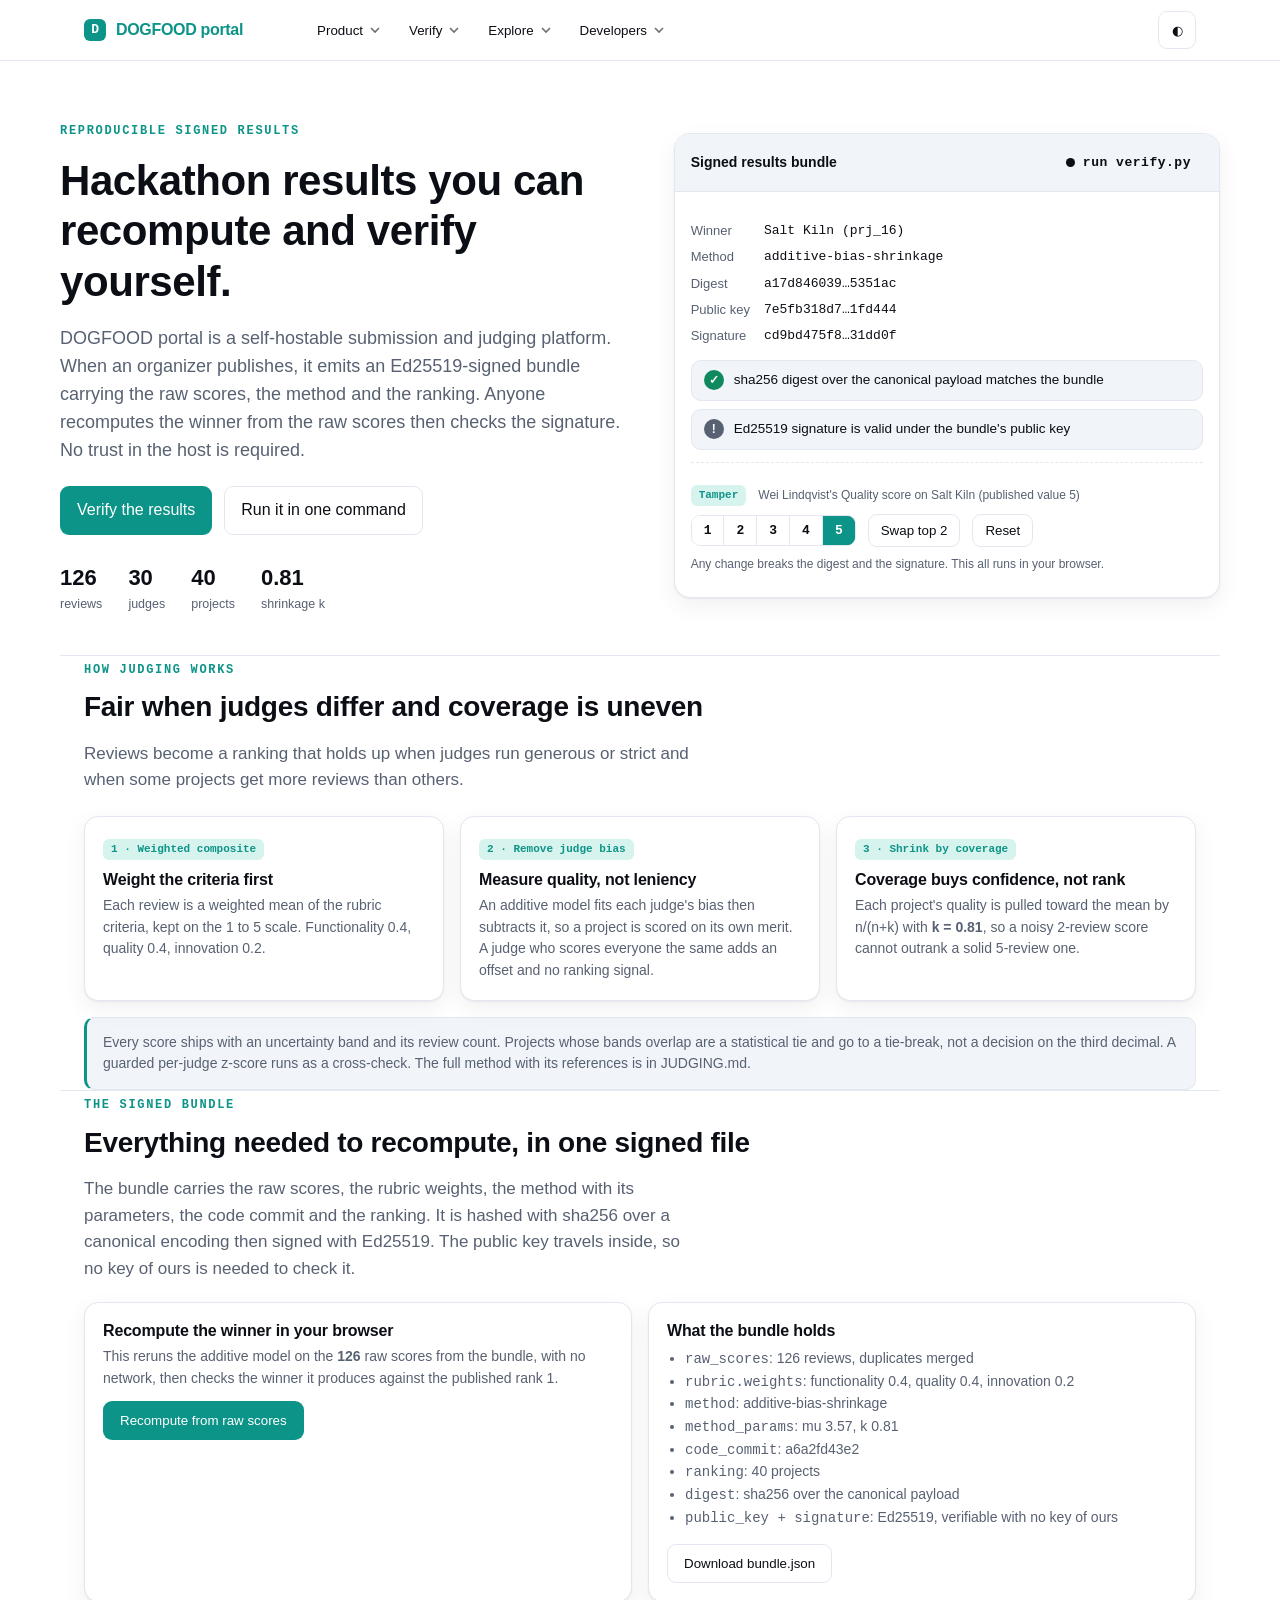
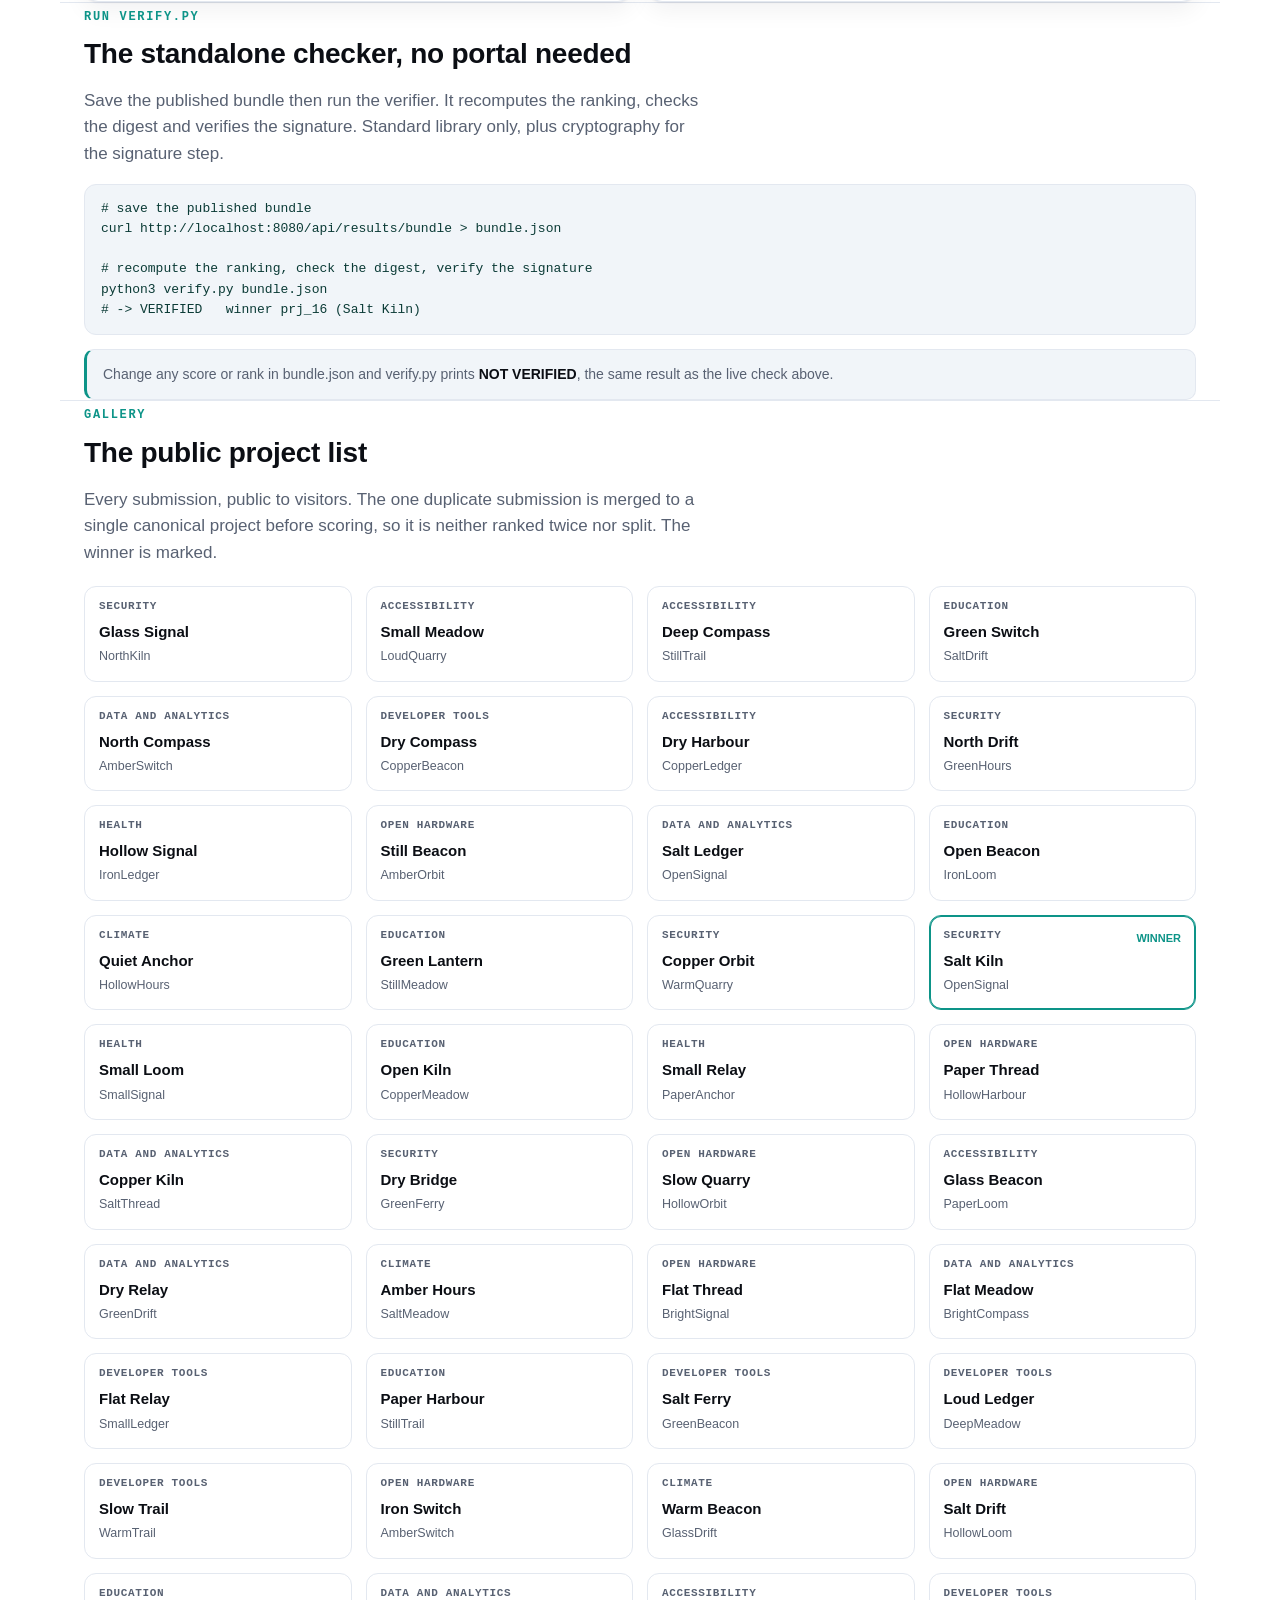
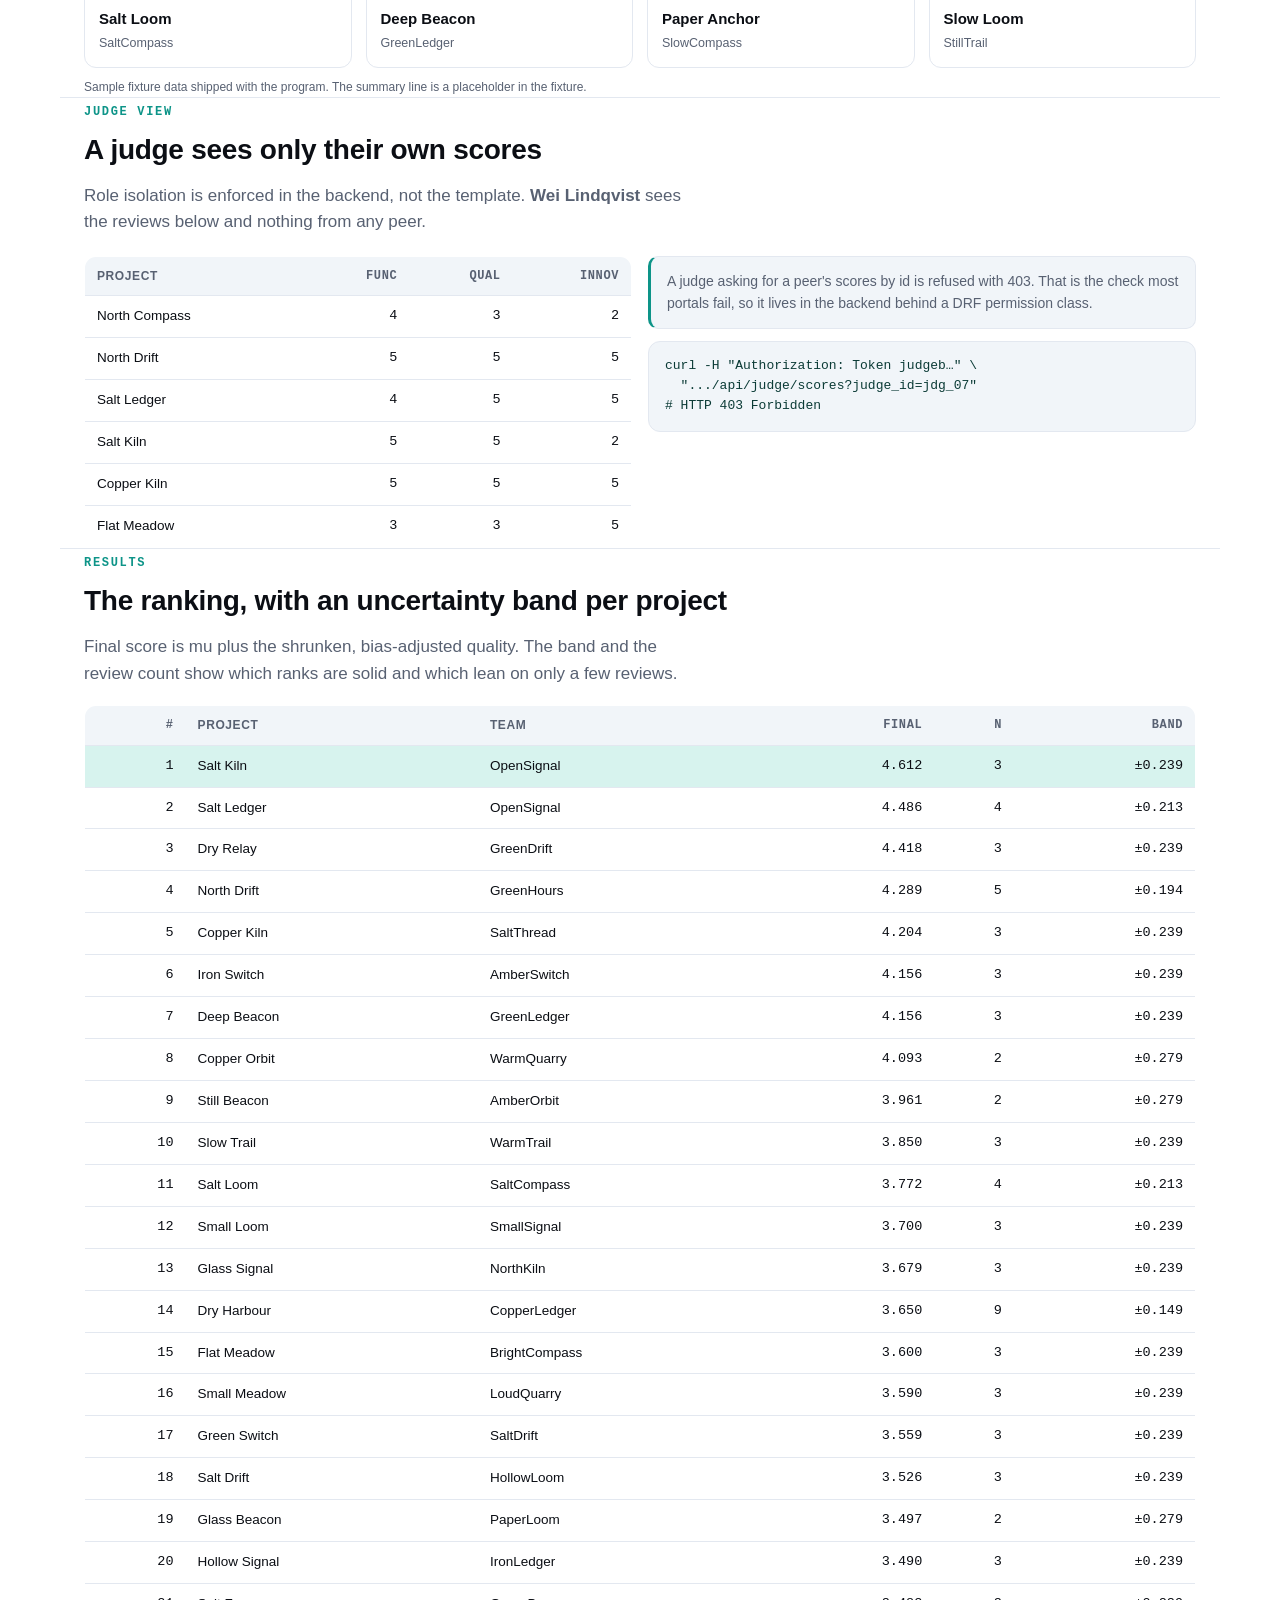
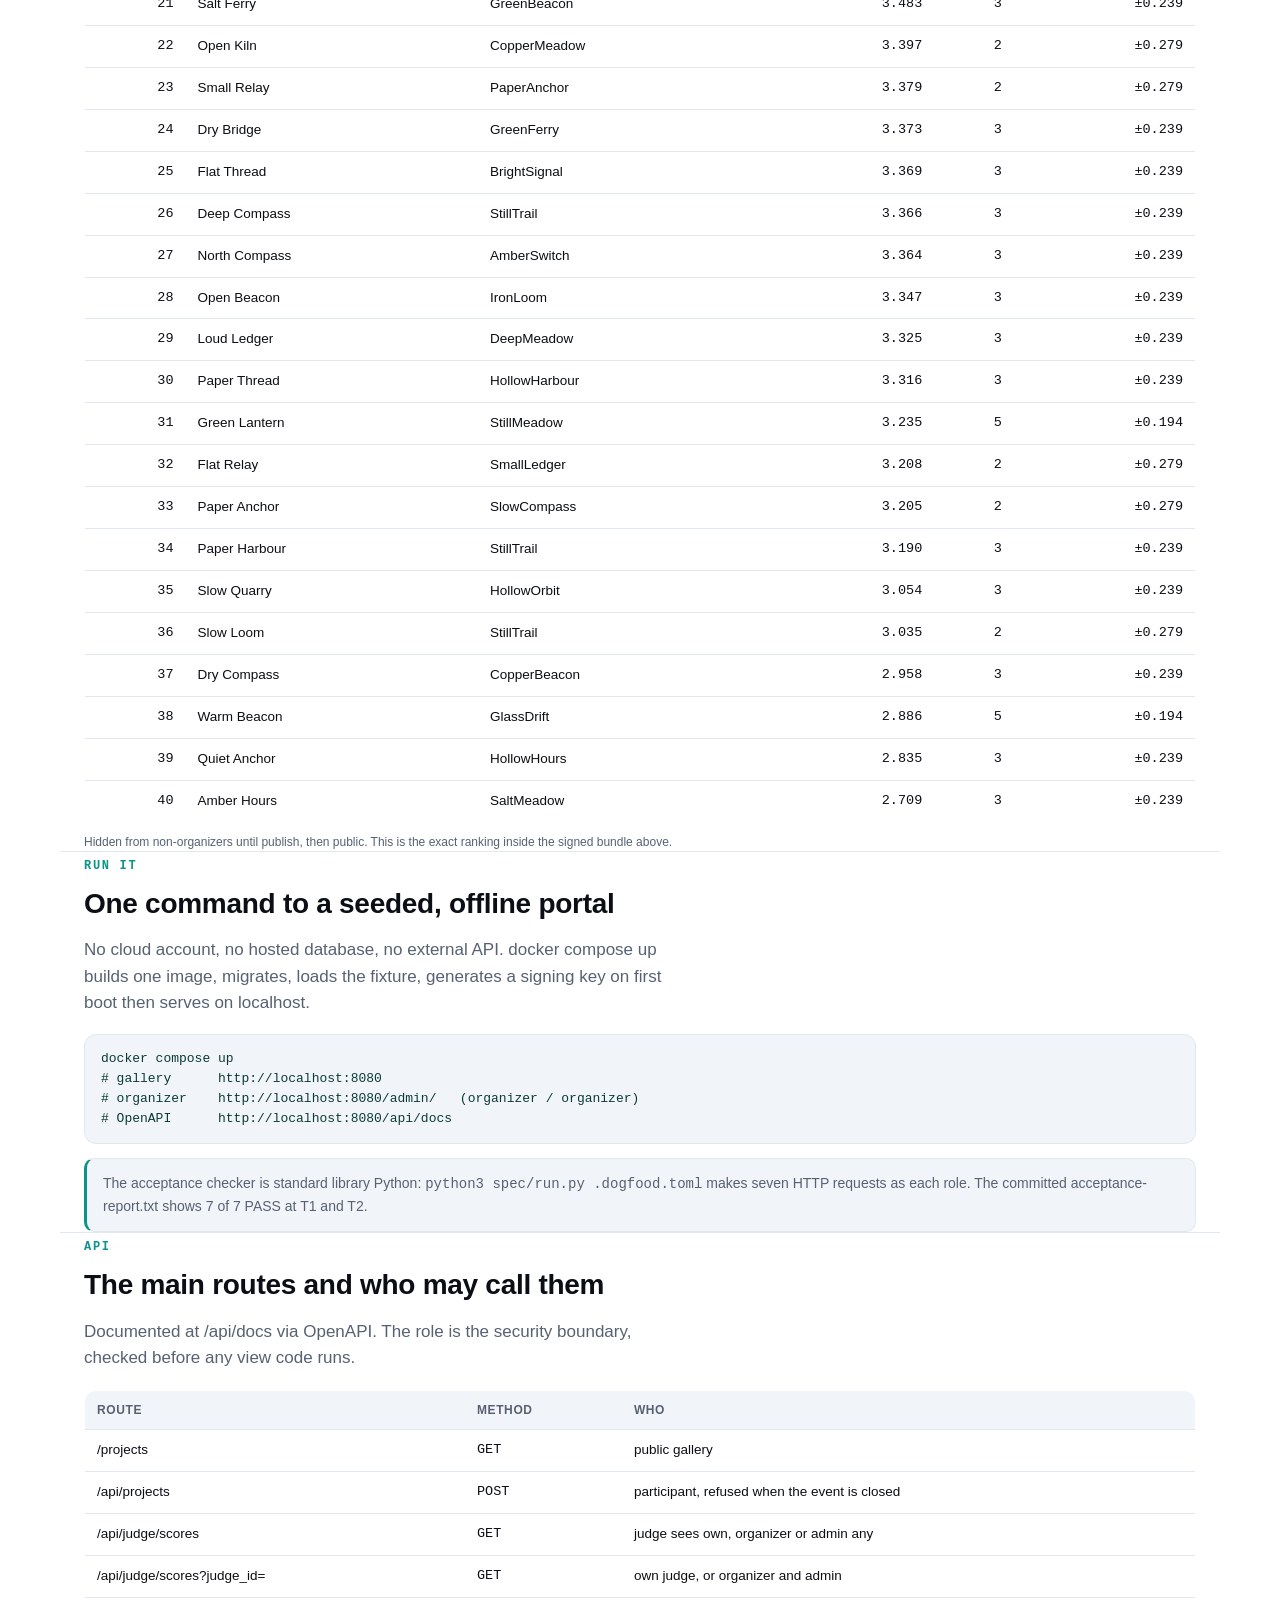
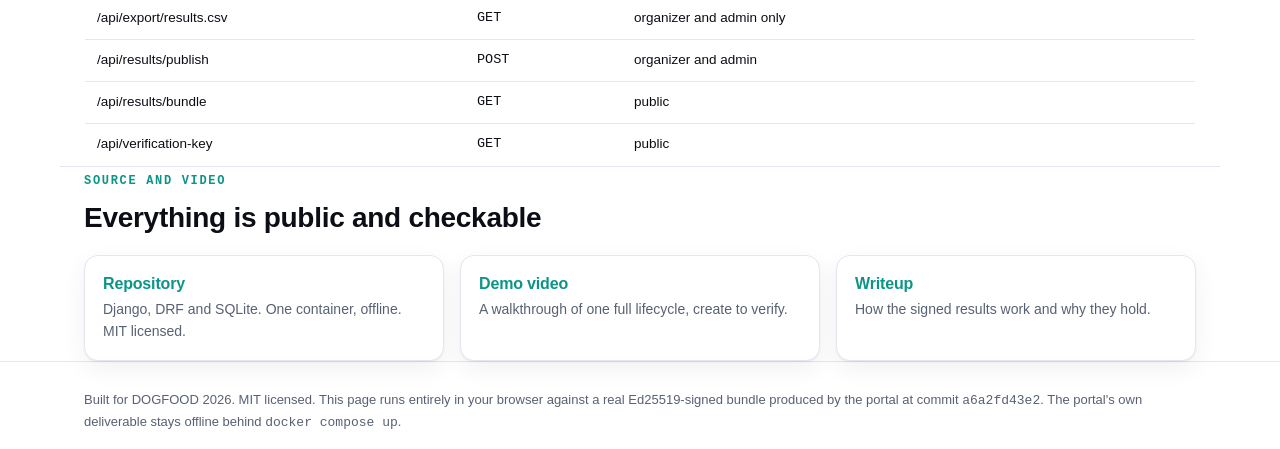
==== index.html @ c78e7df5 "Add the interactive verify-it-yourself demo for GitHub Pages" ====
<!doctype html>
<html lang="en">
<head>
<meta charset="utf-8">
<meta name="viewport" content="width=device-width, initial-scale=1">
<title>DOGFOOD portal, results you can recompute and verify</title>
<meta name="description" content="A self-hostable hackathon judging portal that publishes an Ed25519-signed results bundle. Recompute the winner from the raw scores and check the signature in your browser.">
<script>(function(){try{var t=localStorage.getItem('theme')||(matchMedia('(prefers-color-scheme:dark)').matches?'dark':'light');document.documentElement.setAttribute('data-theme',t);}catch(e){}})();</script>
<link rel="stylesheet" href="styles.css">
<link rel="icon" href="favicon.svg">
</head>
<body>
<header class="top">
  <div class="wrap nav">
    <a class="brand" href="#top"><span class="dot">D</span> DOGFOOD portal</a>
    <ul class="menu" id="menu">
      <li data-cat><button aria-haspopup="true" aria-expanded="false">Product <svg viewBox="0 0 12 12"><path d="M2 4l4 4 4-4" fill="none" stroke="currentColor" stroke-width="1.6"/></svg></button>
        <ul class="sub" role="menu">
          <li><a href="#top">Overview<small>What the portal does</small></a></li>
          <li><a href="#how">How judging works<small>Weighting, bias removal, shrinkage</small></a></li>
        </ul></li>
      <li data-cat><button aria-haspopup="true" aria-expanded="false">Verify <svg viewBox="0 0 12 12"><path d="M2 4l4 4 4-4" fill="none" stroke="currentColor" stroke-width="1.6"/></svg></button>
        <ul class="sub" role="menu">
          <li><a href="#verify">Verify it yourself<small>Live in your browser, no install</small></a></li>
          <li><a href="#bundle">The signed bundle<small>What it holds, recompute the winner</small></a></li>
          <li><a href="#cli">Run verify.py<small>The standalone checker</small></a></li>
        </ul></li>
      <li data-cat><button aria-haspopup="true" aria-expanded="false">Explore <svg viewBox="0 0 12 12"><path d="M2 4l4 4 4-4" fill="none" stroke="currentColor" stroke-width="1.6"/></svg></button>
        <ul class="sub" role="menu">
          <li><a href="#gallery">Gallery<small>The public project list</small></a></li>
          <li><a href="#judging">Judge view<small>A judge sees only their own scores</small></a></li>
          <li><a href="#results">Results<small>The ranking with uncertainty bands</small></a></li>
        </ul></li>
      <li data-cat><button aria-haspopup="true" aria-expanded="false">Developers <svg viewBox="0 0 12 12"><path d="M2 4l4 4 4-4" fill="none" stroke="currentColor" stroke-width="1.6"/></svg></button>
        <ul class="sub" role="menu">
          <li><a href="#run">Run it<small>One command, offline</small></a></li>
          <li><a href="#api">API<small>The main routes and who may call them</small></a></li>
          <li><a href="#source">Source and video<small>Repo, demo, writeup</small></a></li>
        </ul></li>
    </ul>
    <span class="spacer"></span>
    <button class="icon-btn" id="theme" title="Toggle theme" aria-label="Toggle light and dark">◐</button>
    <button class="icon-btn hamburger" id="burger" aria-label="Menu" aria-expanded="false">☰</button>
  </div>
</header>
<main id="top">
<section class="wrap hero">
  <div>
    <span class="eyebrow">Reproducible signed results</span>
    <h1>Hackathon results you can recompute and verify yourself.</h1>
    <p class="lead">DOGFOOD portal is a self-hostable submission and judging platform. When an organizer publishes, it emits an Ed25519-signed bundle carrying the raw scores, the method and the ranking. Anyone recomputes the winner from the raw scores then checks the signature. No trust in the host is required.</p>
    <div class="cta">
      <a class="btn primary" href="#verify">Verify the results</a>
      <a class="btn ghost" href="#run">Run it in one command</a>
    </div>
    <div class="stat-band">
      <div class="s"><b>126</b><span>reviews</span></div>
      <div class="s"><b>30</b><span>judges</span></div>
      <div class="s"><b>40</b><span>projects</span></div>
      <div class="s"><b id="stat-k">0.81</b><span>shrinkage k</span></div>
    </div>
  </div>
  <div class="verifier" id="verify">
    <div class="vhead"><span class="t">Signed results bundle</span>
      <span class="badge idle" id="vbadge"><span class="pip"></span><span id="vbadge-t">checking</span></span></div>
    <div class="vbody">
      <dl class="kv">
        <dt>Winner</dt><dd id="v-winner">&mdash;</dd>
        <dt>Method</dt><dd id="v-method">&mdash;</dd>
        <dt>Digest</dt><dd id="v-digest">&mdash;</dd>
        <dt>Public key</dt><dd id="v-pub">&mdash;</dd>
        <dt>Signature</dt><dd id="v-sig">&mdash;</dd>
      </dl>
      <div class="checks">
        <div class="check idle" id="chk-digest"><span class="m">.</span><span>sha256 digest over the canonical payload matches the bundle</span></div>
        <div class="check idle" id="chk-sig"><span class="m">.</span><span>Ed25519 signature is valid under the bundle's public key</span></div>
      </div>
      <div class="tamper">
        <div class="row"><span class="pill">Tamper</span><span id="tamper-desc" class="band"></span></div>
        <div class="row"><div class="seg" id="score-seg"></div>
          <button class="btn ghost" id="btn-rankswap" style="padding:8px 12px">Swap top 2</button>
          <button class="btn ghost" id="btn-reset" style="padding:8px 12px">Reset</button></div>
        <div class="row band">Any change breaks the digest and the signature. This all runs in your browser.</div>
      </div>
    </div>
  </div>
</section>
<section class="wrap" id="how">
  <span class="eyebrow">How judging works</span>
  <h2 style="font-size:28px;margin:10px 0 8px">Fair when judges differ and coverage is uneven</h2>
  <p class="lead">Reviews become a ranking that holds up when judges run generous or strict and when some projects get more reviews than others.</p>
  <div class="grid g3" style="margin-top:22px">
    <div class="card"><span class="tag">1 · Weighted composite</span><h3>Weight the criteria first</h3><p>Each review is a weighted mean of the rubric criteria, kept on the 1 to 5 scale. Functionality 0.4, quality 0.4, innovation 0.2.</p></div>
    <div class="card"><span class="tag">2 · Remove judge bias</span><h3>Measure quality, not leniency</h3><p>An additive model fits each judge's bias then subtracts it, so a project is scored on its own merit. A judge who scores everyone the same adds an offset and no ranking signal.</p></div>
    <div class="card"><span class="tag">3 · Shrink by coverage</span><h3>Coverage buys confidence, not rank</h3><p>Each project's quality is pulled toward the mean by n/(n+k) with <b>k&nbsp;=&nbsp;0.81</b>, so a noisy 2-review score cannot outrank a solid 5-review one.</p></div>
  </div>
  <div class="note" style="margin-top:16px">Every score ships with an uncertainty band and its review count. Projects whose bands overlap are a statistical tie and go to a tie-break, not a decision on the third decimal. A guarded per-judge z-score runs as a cross-check. The full method with its references is in JUDGING.md.</div>
</section>
<section class="wrap" id="bundle">
  <span class="eyebrow">The signed bundle</span>
  <h2 style="font-size:28px;margin:10px 0 8px">Everything needed to recompute, in one signed file</h2>
  <p class="lead">The bundle carries the raw scores, the rubric weights, the method with its parameters, the code commit and the ranking. It is hashed with sha256 over a canonical encoding then signed with Ed25519. The public key travels inside, so no key of ours is needed to check it.</p>
  <div class="grid g2" style="margin-top:20px">
    <div class="card">
      <h3>Recompute the winner in your browser</h3>
      <p style="margin:6px 0 12px">This reruns the additive model on the <b id="rc-n">126</b> raw scores from the bundle, with no network, then checks the winner it produces against the published rank 1.</p>
      <button class="btn primary" id="btn-recompute">Recompute from raw scores</button>
      <div id="rc-out" style="margin-top:14px"></div>
    </div>
    <div class="card">
      <h3>What the bundle holds</h3>
      <ul id="bundle-fields" style="margin:8px 0 14px;padding-left:18px;color:var(--muted);font-size:14px"></ul>
      <button class="btn ghost" id="btn-download">Download bundle.json</button>
    </div>
  </div>
</section>
<section class="wrap" id="cli">
  <span class="eyebrow">Run verify.py</span>
  <h2 style="font-size:28px;margin:10px 0 8px">The standalone checker, no portal needed</h2>
  <p class="lead">Save the published bundle then run the verifier. It recomputes the ranking, checks the digest and verifies the signature. Standard library only, plus cryptography for the signature step.</p>
  <pre class="code"># save the published bundle
curl http://localhost:8080/api/results/bundle &gt; bundle.json

# recompute the ranking, check the digest, verify the signature
python3 verify.py bundle.json
# -&gt; VERIFIED   winner prj_16 (Salt Kiln)</pre>
  <div class="note" style="margin-top:14px">Change any score or rank in bundle.json and verify.py prints <b>NOT VERIFIED</b>, the same result as the live check above.</div>
</section>
<section class="wrap" id="gallery">
  <span class="eyebrow">Gallery</span>
  <h2 style="font-size:28px;margin:10px 0 8px">The public project list</h2>
  <p class="lead">Every submission, public to visitors. The one duplicate submission is merged to a single canonical project before scoring, so it is neither ranked twice nor split. The winner is marked.</p>
  <div class="gallery" id="gal-grid" style="margin-top:20px"></div>
  <div class="band" style="margin-top:10px">Sample fixture data shipped with the program. The summary line is a placeholder in the fixture.</div>
</section>
<section class="wrap" id="judging">
  <span class="eyebrow">Judge view</span>
  <h2 style="font-size:28px;margin:10px 0 8px">A judge sees only their own scores</h2>
  <p class="lead">Role isolation is enforced in the backend, not the template. <b id="jv-name">the judge</b> sees the reviews below and nothing from any peer.</p>
  <div class="grid g2" style="margin-top:20px;align-items:start">
    <table class="tbl" id="jv-table"></table>
    <div>
      <div class="note">A judge asking for a peer's scores by id is refused with 403. That is the check most portals fail, so it lives in the backend behind a DRF permission class.</div>
      <pre class="code" style="margin-top:12px">curl -H "Authorization: Token judgeb…" \
  ".../api/judge/scores?judge_id=jdg_07"
# HTTP 403 Forbidden</pre>
    </div>
  </div>
</section>
<section class="wrap" id="results">
  <span class="eyebrow">Results</span>
  <h2 style="font-size:28px;margin:10px 0 8px">The ranking, with an uncertainty band per project</h2>
  <p class="lead">Final score is mu plus the shrunken, bias-adjusted quality. The band and the review count show which ranks are solid and which lean on only a few reviews.</p>
  <table class="tbl" id="res-table" style="margin-top:18px"></table>
  <div class="band" style="margin-top:10px">Hidden from non-organizers until publish, then public. This is the exact ranking inside the signed bundle above.</div>
</section>
<section class="wrap" id="run">
  <span class="eyebrow">Run it</span>
  <h2 style="font-size:28px;margin:10px 0 8px">One command to a seeded, offline portal</h2>
  <p class="lead">No cloud account, no hosted database, no external API. docker compose up builds one image, migrates, loads the fixture, generates a signing key on first boot then serves on localhost.</p>
  <pre class="code">docker compose up
# gallery      http://localhost:8080
# organizer    http://localhost:8080/admin/   (organizer / organizer)
# OpenAPI      http://localhost:8080/api/docs</pre>
  <div class="note" style="margin-top:14px">The acceptance checker is standard library Python: <span class="mono">python3 spec/run.py .dogfood.toml</span> makes seven HTTP requests as each role. The committed acceptance-report.txt shows 7 of 7 PASS at T1 and T2.</div>
</section>
<section class="wrap" id="api">
  <span class="eyebrow">API</span>
  <h2 style="font-size:28px;margin:10px 0 8px">The main routes and who may call them</h2>
  <p class="lead">Documented at /api/docs via OpenAPI. The role is the security boundary, checked before any view code runs.</p>
  <table class="tbl" style="margin-top:18px">
    <thead><tr><th>Route</th><th>Method</th><th>Who</th></tr></thead>
    <tbody>
      <tr><td>/projects</td><td class="mono">GET</td><td>public gallery</td></tr>
      <tr><td>/api/projects</td><td class="mono">POST</td><td>participant, refused when the event is closed</td></tr>
      <tr><td>/api/judge/scores</td><td class="mono">GET</td><td>judge sees own, organizer or admin any</td></tr>
      <tr><td>/api/judge/scores?judge_id=</td><td class="mono">GET</td><td>own judge, or organizer and admin</td></tr>
      <tr><td>/api/export/results.csv</td><td class="mono">GET</td><td>organizer and admin only</td></tr>
      <tr><td>/api/results/publish</td><td class="mono">POST</td><td>organizer and admin</td></tr>
      <tr><td>/api/results/bundle</td><td class="mono">GET</td><td>public</td></tr>
      <tr><td>/api/verification-key</td><td class="mono">GET</td><td>public</td></tr>
    </tbody>
  </table>
</section>
<section class="wrap" id="source">
  <span class="eyebrow">Source and video</span>
  <h2 style="font-size:28px;margin:10px 0 8px">Everything is public and checkable</h2>
  <div class="grid g3" style="margin-top:20px">
    <a class="card" href="https://github.com/zkasuran/dogfood-portal" target="_blank" rel="noopener"><h3>Repository</h3><p>Django, DRF and SQLite. One container, offline. MIT licensed.</p></a>
    <a class="card" href="https://youtu.be/pg0ozBi13Z4" target="_blank" rel="noopener"><h3>Demo video</h3><p>A walkthrough of one full lifecycle, create to verify.</p></a>
    <a class="card" href="https://dev.to/zkasuran/signed-hackathon-results-anyone-can-recompute-and-verify-4f59" target="_blank" rel="noopener"><h3>Writeup</h3><p>How the signed results work and why they hold.</p></a>
  </div>
</section>
</main>
<footer><div class="wrap">Built for DOGFOOD 2026. MIT licensed. This page runs entirely in your browser against a real Ed25519-signed bundle produced by the portal at commit <span class="mono" id="foot-commit">&mdash;</span>. The portal's own deliverable stays offline behind <span class="mono">docker compose up</span>.</div></footer>
<script src="data.js"></script>
<script src="app.js"></script>
</body>
</html>
---- styles.css ----
/* DOGFOOD portal interactive demo. One accent, 8px rhythm, light + dark first-class. */
:root[data-theme="light"]{
  --bg:#ffffff; --bg2:#f6f8fb; --ink:#0b0e14; --muted:#586172; --panel:#ffffff;
  --panel2:#f1f5f9; --edge:#e3e8f0; --acc:#0d9488; --acc-ink:#ffffff; --acc-soft:#d7f3ee;
  --ok:#0f8a5f; --ok-soft:#d7f3e6; --bad:#d23f57; --bad-soft:#fbe0e5; --code:#0b3b36;
  --shadow:0 1px 2px rgba(16,24,40,.06),0 8px 24px rgba(16,24,40,.06);
}
:root[data-theme="dark"]{
  --bg:#0b0f18; --bg2:#0e1420; --ink:#e6edf6; --muted:#93a1b5; --panel:#111826;
  --panel2:#0e1622; --edge:#20293b; --acc:#2dd4bf; --acc-ink:#04140f; --acc-soft:#0f2a28;
  --ok:#3ad29a; --ok-soft:#0f2a22; --bad:#ff6b84; --bad-soft:#2a121a; --code:#bdeee6;
  --shadow:0 1px 2px rgba(0,0,0,.4),0 12px 32px rgba(0,0,0,.45);
}
*{box-sizing:border-box}
html{scroll-behavior:smooth;scroll-padding-top:76px}
@media (prefers-reduced-motion:reduce){html{scroll-behavior:auto}}
body{margin:0;background:var(--bg);color:var(--ink);
  font:16px/1.55 -apple-system,BlinkMacSystemFont,"Segoe UI",Roboto,Helvetica,Arial,sans-serif;
  -webkit-font-smoothing:antialiased;}
a{color:var(--acc);text-decoration:none}
a:hover{text-decoration:underline}
.wrap{max-width:1160px;margin:0 auto;padding:0 24px}
code,.mono{font-family:ui-monospace,SFMono-Regular,Menlo,"Cascadia Code",monospace}
h1,h2,h3{line-height:1.2;margin:0;letter-spacing:-.01em}
section{padding:52px 0;border-top:1px solid var(--edge)}
section:first-of-type{border-top:0}
.eyebrow{font:600 12px/1 ui-monospace,monospace;letter-spacing:.14em;text-transform:uppercase;color:var(--acc)}
.lead{color:var(--muted);font-size:17px;max-width:65ch}
.btn{display:inline-flex;align-items:center;gap:8px;font:600 14px/1 inherit;cursor:pointer;
  border-radius:9px;padding:11px 16px;border:1px solid var(--edge);background:var(--panel);color:var(--ink);
  transition:transform .15s ease,background .15s ease,border-color .15s ease}
.btn:hover{text-decoration:none;transform:translateY(-1px)}
.btn.primary{background:var(--acc);color:var(--acc-ink);border-color:transparent}
.btn.ghost{background:transparent}
/* header + nav */
header.top{position:sticky;top:0;z-index:50;background:color-mix(in srgb,var(--bg) 88%,transparent);
  backdrop-filter:blur(10px);border-bottom:1px solid var(--edge)}
.nav{display:flex;align-items:center;gap:14px;height:60px}
.brand{display:flex;align-items:center;gap:10px;font-weight:700;letter-spacing:-.02em}
.brand .dot{width:22px;height:22px;border-radius:6px;background:var(--acc);
  display:grid;place-items:center;color:var(--acc-ink);font:800 13px/1 ui-monospace,monospace}
.menu{display:flex;gap:4px;margin-left:8px}
.menu>li{position:relative;list-style:none}
.menu>li>button{font:600 14px/1 inherit;color:var(--ink);background:none;border:0;cursor:pointer;
  padding:10px 12px;border-radius:8px;display:flex;align-items:center;gap:6px}
.menu>li>button:hover,.menu>li.open>button{background:var(--panel2)}
.menu>li>button svg{width:12px;height:12px;opacity:.6;transition:transform .15s}
.menu>li.open>button svg{transform:rotate(180deg)}
.sub{position:absolute;top:100%;left:0;min-width:250px;padding:8px;margin:0;list-style:none;
  background:var(--panel);border:1px solid var(--edge);border-radius:12px;box-shadow:var(--shadow);
  opacity:0;visibility:hidden;transform:translateY(6px);transition:opacity .16s,transform .16s}
.menu>li.open .sub{opacity:1;visibility:visible;transform:translateY(0)}
.sub a{display:block;padding:9px 10px;border-radius:8px;color:var(--ink)}
.sub a:hover{background:var(--panel2);text-decoration:none}
.sub a small{display:block;color:var(--muted);font-weight:400;font-size:12.5px;margin-top:2px}
.spacer{flex:1}
.icon-btn{width:38px;height:38px;border-radius:9px;border:1px solid var(--edge);background:var(--panel);
  color:var(--ink);cursor:pointer;display:grid;place-items:center}
.icon-btn:hover{background:var(--panel2)}
.hamburger{display:none}
/* hero */
.hero{display:grid;grid-template-columns:1.05fr 1fr;gap:40px;align-items:center;padding:56px 0 40px}
.hero h1{font-size:42px;font-weight:800;margin:14px 0 12px}
.hero .lead{font-size:18px}
.hero .cta{display:flex;gap:12px;margin-top:22px;flex-wrap:wrap}
.stat-band{display:flex;gap:26px;margin-top:26px;flex-wrap:wrap}
.stat-band .s{display:flex;flex-direction:column}
.stat-band .s b{font-size:22px;font-weight:800}
.stat-band .s span{font-size:12.5px;color:var(--muted)}
/* verifier widget */
.verifier{background:var(--panel);border:1px solid var(--edge);border-radius:16px;box-shadow:var(--shadow);
  overflow:hidden}
.verifier .vhead{display:flex;align-items:center;justify-content:space-between;gap:10px;
  padding:14px 16px;border-bottom:1px solid var(--edge);background:var(--panel2)}
.verifier .vhead .t{font-weight:700;font-size:14px}
.badge{display:inline-flex;align-items:center;gap:8px;font:700 13px/1 ui-monospace,monospace;
  padding:8px 12px;border-radius:999px;letter-spacing:.04em}
.badge.ok{background:var(--ok-soft);color:var(--ok)}
.badge.bad{background:var(--bad-soft);color:var(--bad)}
.badge .pip{width:9px;height:9px;border-radius:50%;background:currentColor}
.vbody{padding:16px}
.kv{display:grid;grid-template-columns:auto 1fr;gap:6px 14px;font-size:13px;margin-bottom:14px}
.kv dt{color:var(--muted)}
.kv dd{margin:0;font-family:ui-monospace,monospace;word-break:break-all}
.checks{display:grid;gap:8px;margin:12px 0}
.check{display:flex;align-items:center;gap:10px;font-size:13.5px;padding:9px 12px;border-radius:10px;
  background:var(--panel2);border:1px solid var(--edge)}
.check .m{width:20px;height:20px;border-radius:50%;display:grid;place-items:center;font-size:12px;font-weight:800;color:#fff;flex:none}
.check.pass .m{background:var(--ok)} .check.fail .m{background:var(--bad)} .check.idle .m{background:var(--muted)}
.tamper{border-top:1px dashed var(--edge);margin-top:12px;padding-top:14px}
.tamper .row{display:flex;align-items:center;gap:12px;flex-wrap:wrap;margin:8px 0}
.seg{display:inline-flex;border:1px solid var(--edge);border-radius:9px;overflow:hidden}
.seg button{border:0;background:var(--panel);color:var(--ink);font:600 13px/1 ui-monospace,monospace;
  padding:8px 12px;cursor:pointer;border-right:1px solid var(--edge)}
.seg button:last-child{border-right:0}
.seg button.on{background:var(--acc);color:var(--acc-ink)}
.seg button.orig{outline:2px solid var(--acc);outline-offset:-2px}
.pill{font:600 11px/1 ui-monospace,monospace;padding:5px 8px;border-radius:6px;background:var(--acc-soft);color:var(--acc)}
/* generic cards + grid */
.grid{display:grid;gap:16px}
.g3{grid-template-columns:repeat(3,1fr)} .g2{grid-template-columns:repeat(2,1fr)} .g4{grid-template-columns:repeat(4,1fr)}
.card{background:var(--panel);border:1px solid var(--edge);border-radius:14px;padding:18px;box-shadow:var(--shadow)}
.card h3{font-size:16px;margin-bottom:6px}
.card p{color:var(--muted);font-size:14px;margin:0}
.tag{display:inline-block;font:600 11px/1 ui-monospace,monospace;color:var(--acc);background:var(--acc-soft);
  padding:5px 8px;border-radius:6px;margin-bottom:10px}
/* project gallery */
.gallery{display:grid;grid-template-columns:repeat(auto-fill,minmax(240px,1fr));gap:14px}
.proj{background:var(--panel);border:1px solid var(--edge);border-radius:12px;padding:14px;transition:border-color .15s,transform .15s}
.proj:hover{border-color:var(--acc);transform:translateY(-2px)}
.proj .tk{font:600 11px/1 ui-monospace,monospace;color:var(--muted);text-transform:uppercase;letter-spacing:.06em}
.proj h4{margin:8px 0 4px;font-size:15px}
.proj .team{font-size:12.5px;color:var(--muted)}
.proj.win{border-color:var(--acc);box-shadow:0 0 0 1px var(--acc) inset}
.proj .crown{float:right;font-size:11px;font-weight:800;color:var(--acc)}
/* tables */
.tbl{width:100%;border-collapse:collapse;font-size:13.5px;overflow:hidden;border-radius:12px;border:1px solid var(--edge)}
.tbl th,.tbl td{text-align:left;padding:10px 12px;border-bottom:1px solid var(--edge)}
.tbl th{background:var(--panel2);font-weight:600;color:var(--muted);font-size:12px;text-transform:uppercase;letter-spacing:.05em}
.tbl tr:last-child td{border-bottom:0}
.tbl td.num,.tbl th.num{text-align:right;font-family:ui-monospace,monospace}
.tbl tr.win td{background:var(--acc-soft)}
.band{color:var(--muted);font-size:12px}
/* code */
pre.code{background:var(--panel2);border:1px solid var(--edge);border-radius:12px;padding:14px 16px;
  overflow:auto;font-size:13px;color:var(--code);margin:0}
.note{background:var(--panel2);border:1px solid var(--edge);border-left:3px solid var(--acc);
  border-radius:10px;padding:14px 16px;font-size:14px;color:var(--muted)}
.note b{color:var(--ink)}
footer{border-top:1px solid var(--edge);padding:28px 0;color:var(--muted);font-size:13px}
footer a{color:var(--muted);text-decoration:underline}
.hidden{display:none!important}
/* responsive */
@media (max-width:900px){
  .hero{grid-template-columns:1fr;padding:36px 0}
  .hero h1{font-size:32px}
  .g3,.g4,.g2{grid-template-columns:1fr}
  .menu{display:none}
  .hamburger{display:grid}
  .menu.mobile{display:block;position:fixed;inset:60px 0 auto 0;background:var(--panel);
    border-bottom:1px solid var(--edge);padding:10px 24px;box-shadow:var(--shadow)}
  .menu.mobile>li{position:static}
  .menu.mobile .sub{position:static;opacity:1;visibility:visible;transform:none;box-shadow:none;
    border:0;padding:4px 0 8px 12px;min-width:0}
}
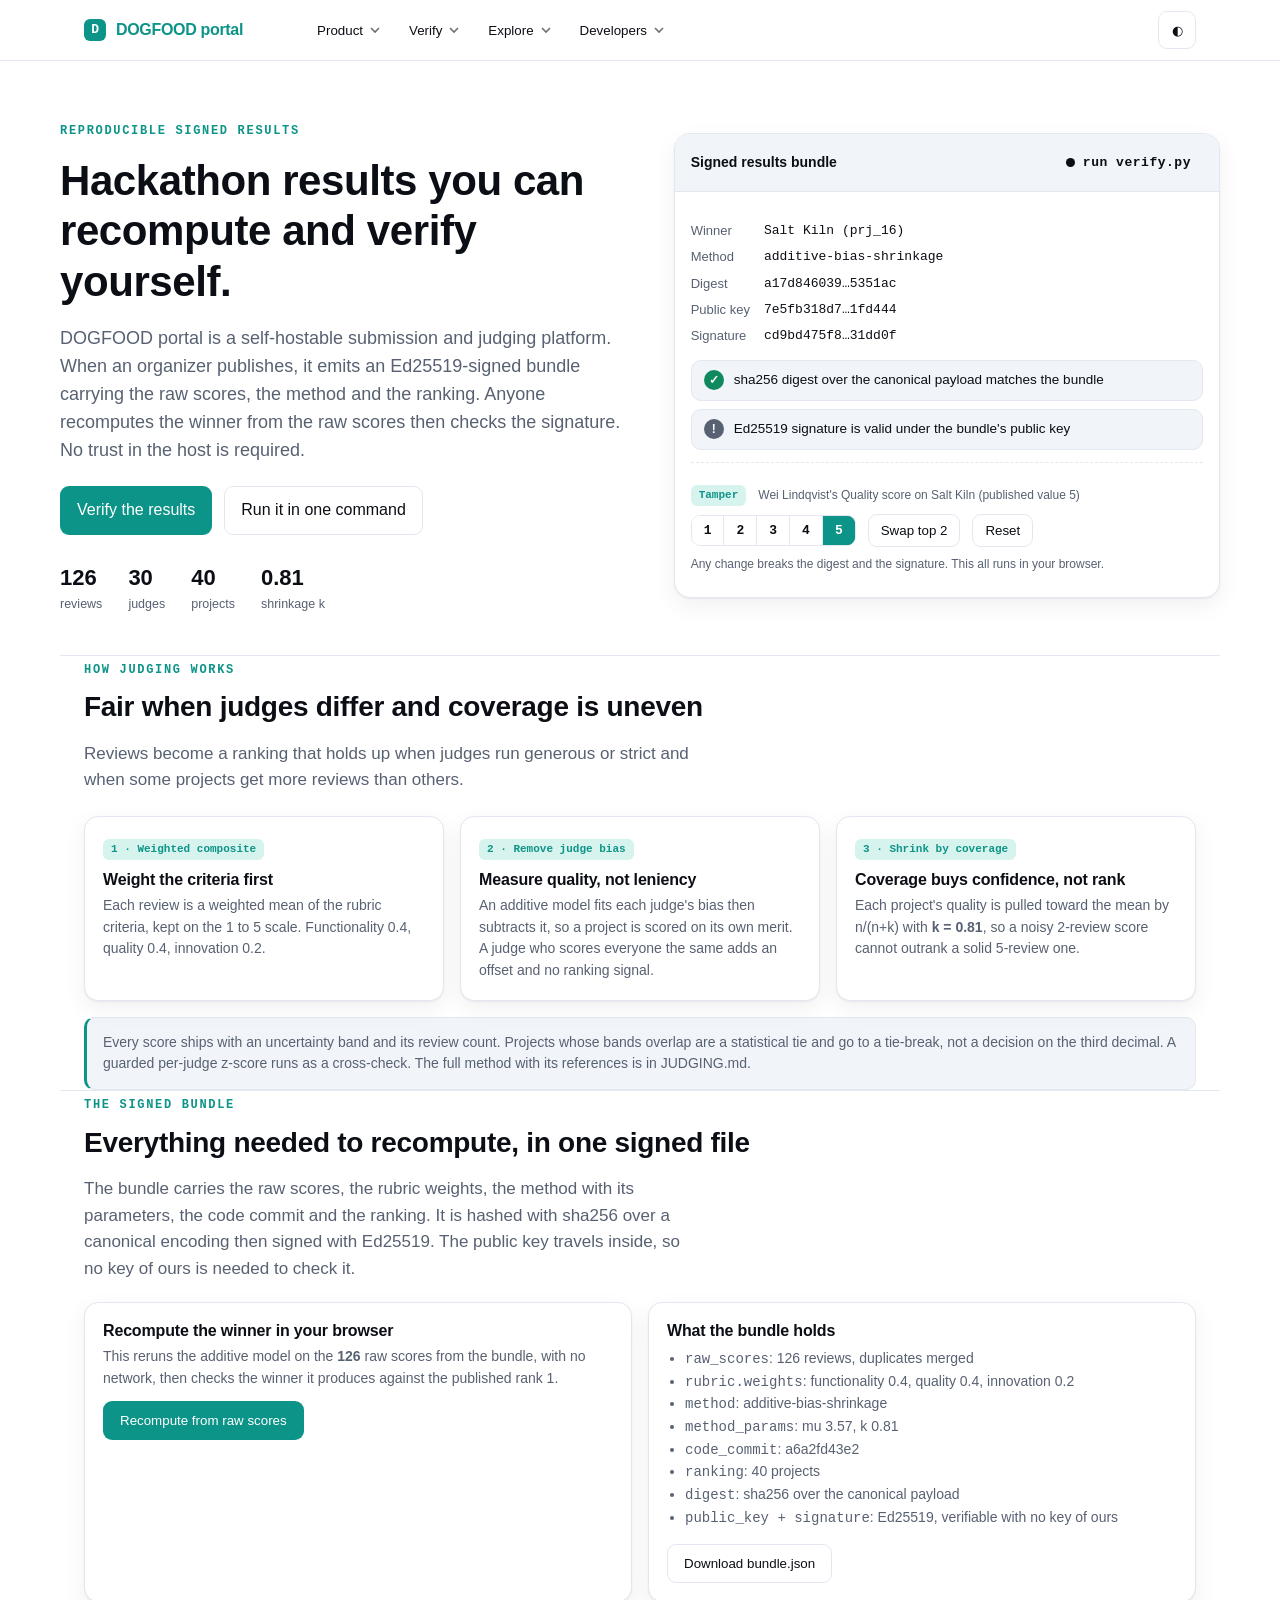
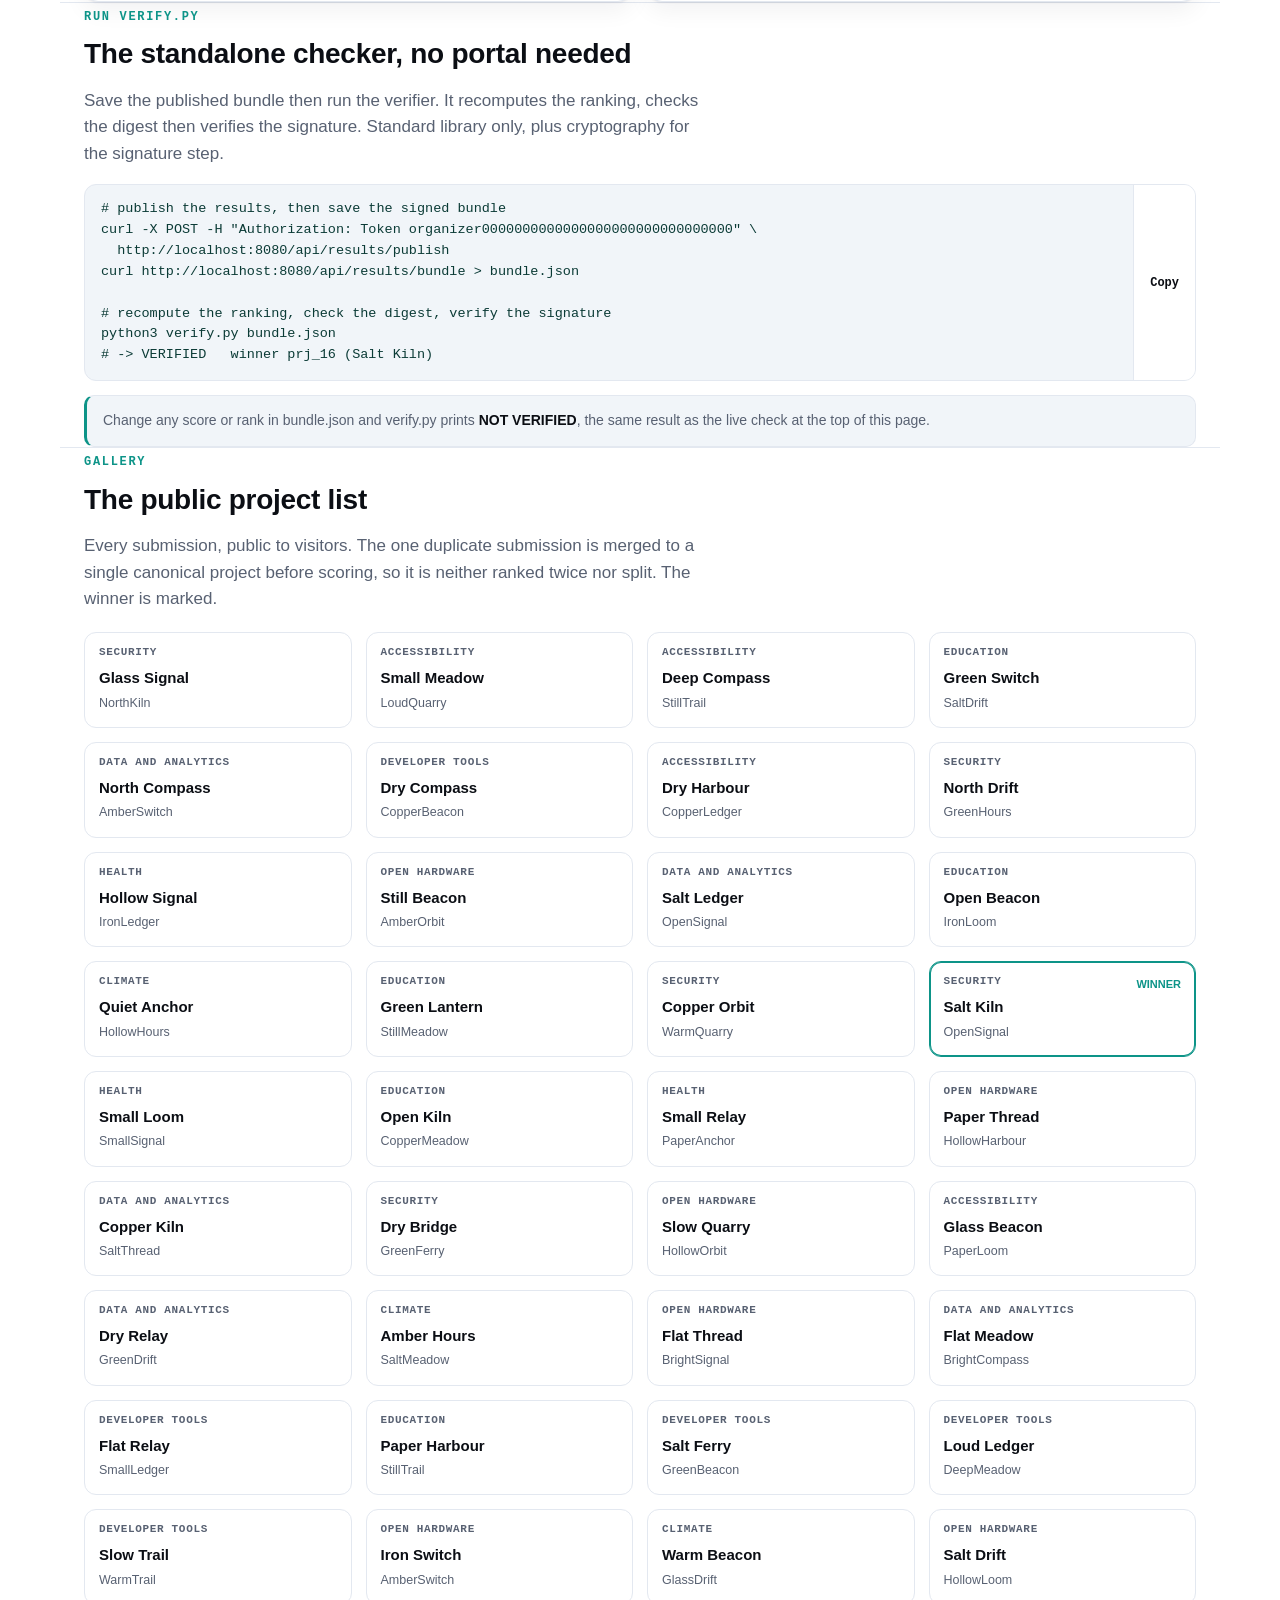
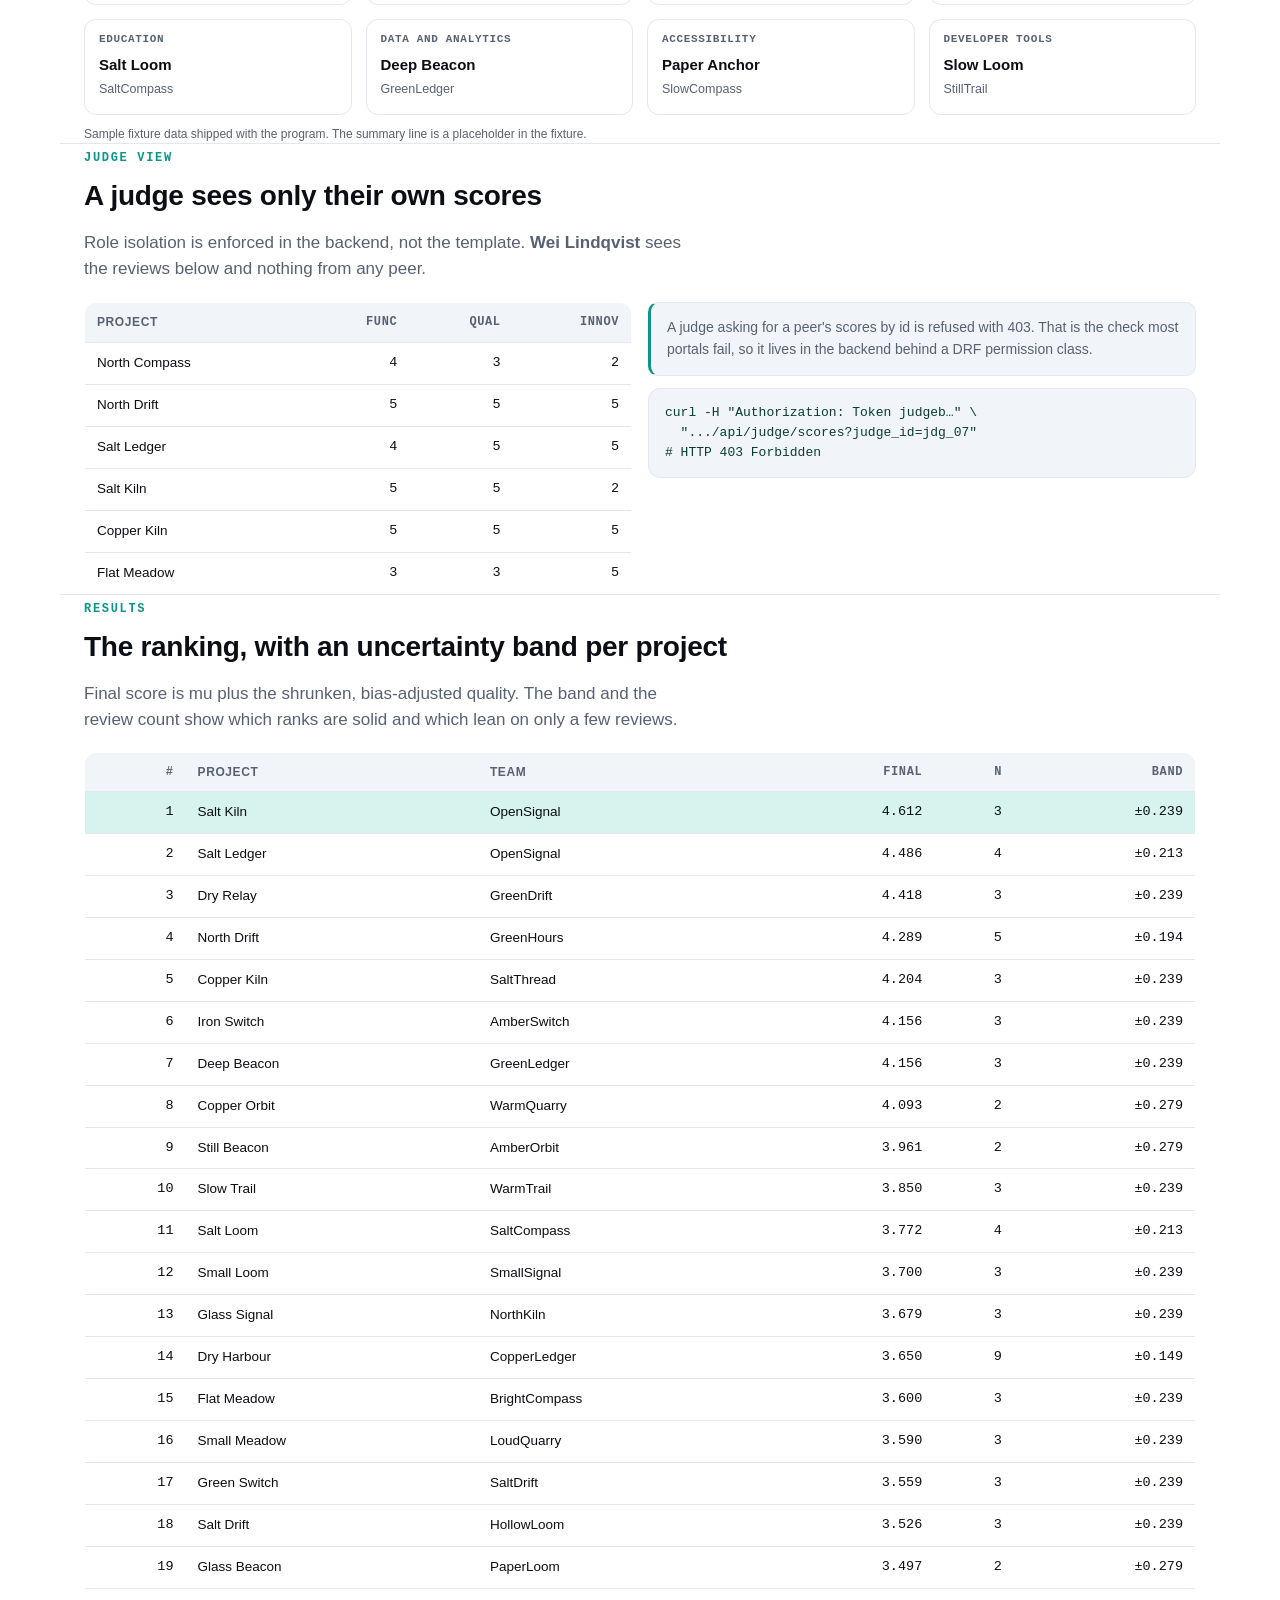
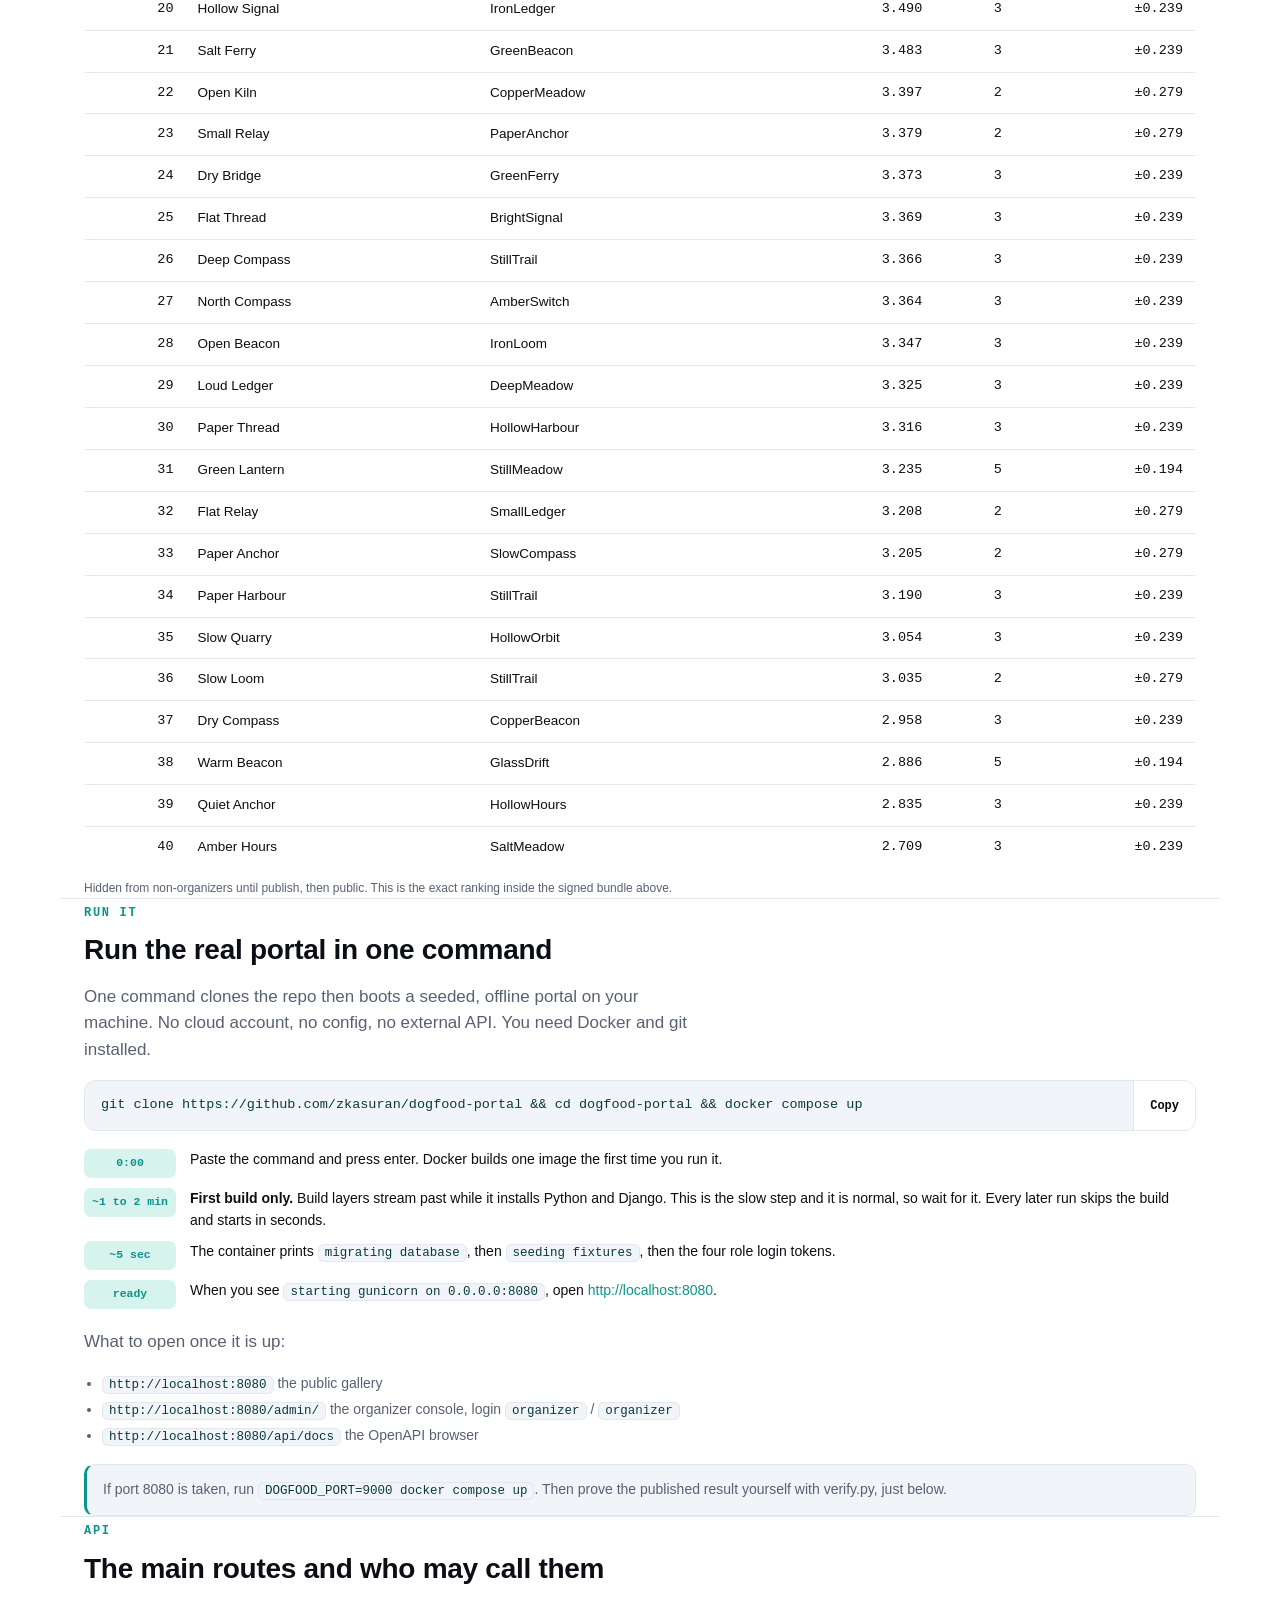
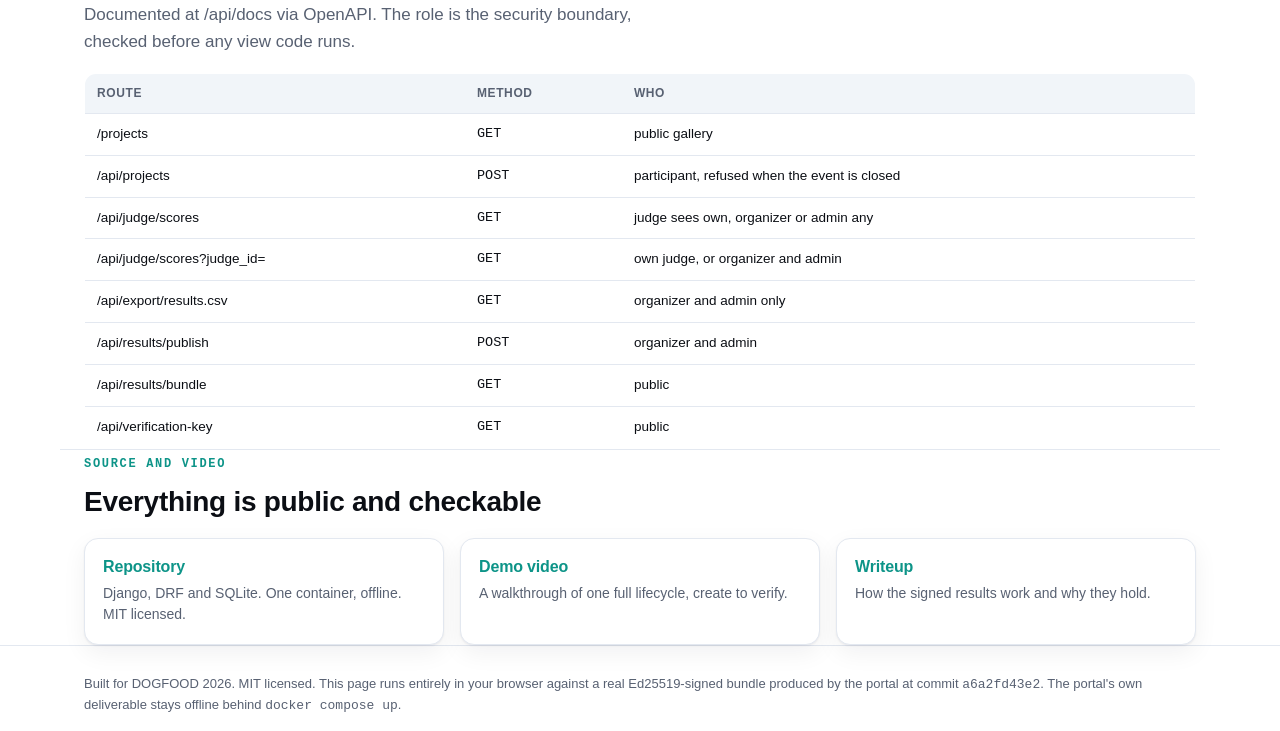
==== commit 6a258893: "Demo: guided one-command quickstart with timings and copy buttons" ====
--- a/index.html
+++ b/index.html
@@ -117,14 +117,16 @@
 <section class="wrap" id="cli">
   <span class="eyebrow">Run verify.py</span>
   <h2 style="font-size:28px;margin:10px 0 8px">The standalone checker, no portal needed</h2>
-  <p class="lead">Save the published bundle then run the verifier. It recomputes the ranking, checks the digest and verifies the signature. Standard library only, plus cryptography for the signature step.</p>
-  <pre class="code"># save the published bundle
+  <p class="lead">Save the published bundle then run the verifier. It recomputes the ranking, checks the digest then verifies the signature. Standard library only, plus cryptography for the signature step.</p>
+  <div class="cmd"><code># publish the results, then save the signed bundle
+curl -X POST -H "Authorization: Token organizer0000000000000000000000000000000" \
+  http://localhost:8080/api/results/publish
 curl http://localhost:8080/api/results/bundle &gt; bundle.json
 
 # recompute the ranking, check the digest, verify the signature
 python3 verify.py bundle.json
-# -&gt; VERIFIED   winner prj_16 (Salt Kiln)</pre>
-  <div class="note" style="margin-top:14px">Change any score or rank in bundle.json and verify.py prints <b>NOT VERIFIED</b>, the same result as the live check above.</div>
+# -&gt; VERIFIED   winner prj_16 (Salt Kiln)</code><button data-copy>Copy</button></div>
+  <div class="note" style="margin-top:14px">Change any score or rank in bundle.json and verify.py prints <b>NOT VERIFIED</b>, the same result as the live check at the top of this page.</div>
 </section>
 <section class="wrap" id="gallery">
   <span class="eyebrow">Gallery</span>
@@ -156,13 +158,22 @@
 </section>
 <section class="wrap" id="run">
   <span class="eyebrow">Run it</span>
-  <h2 style="font-size:28px;margin:10px 0 8px">One command to a seeded, offline portal</h2>
-  <p class="lead">No cloud account, no hosted database, no external API. docker compose up builds one image, migrates, loads the fixture, generates a signing key on first boot then serves on localhost.</p>
-  <pre class="code">docker compose up
-# gallery      http://localhost:8080
-# organizer    http://localhost:8080/admin/   (organizer / organizer)
-# OpenAPI      http://localhost:8080/api/docs</pre>
-  <div class="note" style="margin-top:14px">The acceptance checker is standard library Python: <span class="mono">python3 spec/run.py .dogfood.toml</span> makes seven HTTP requests as each role. The committed acceptance-report.txt shows 7 of 7 PASS at T1 and T2.</div>
+  <h2 style="font-size:28px;margin:10px 0 8px">Run the real portal in one command</h2>
+  <p class="lead">One command clones the repo then boots a seeded, offline portal on your machine. No cloud account, no config, no external API. You need Docker and git installed.</p>
+  <div class="cmd"><code>git clone https://github.com/zkasuran/dogfood-portal &amp;&amp; cd dogfood-portal &amp;&amp; docker compose up</code><button data-copy>Copy</button></div>
+  <ol class="steps-timed">
+    <li><span class="tm">0:00</span><span>Paste the command and press enter. Docker builds one image the first time you run it.</span></li>
+    <li><span class="tm">~1 to 2 min</span><span><b>First build only.</b> Build layers stream past while it installs Python and Django. This is the slow step and it is normal, so wait for it. Every later run skips the build and starts in seconds.</span></li>
+    <li><span class="tm">~5 sec</span><span>The container prints <code>migrating database</code>, then <code>seeding fixtures</code>, then the four role login tokens.</span></li>
+    <li><span class="tm">ready</span><span>When you see <code>starting gunicorn on 0.0.0.0:8080</code>, open <a href="http://localhost:8080" target="_blank" rel="noopener">http://localhost:8080</a>.</span></li>
+  </ol>
+  <p class="lead" style="margin-top:20px">What to open once it is up:</p>
+  <ul class="open-list">
+    <li><span class="inline">http://localhost:8080</span> the public gallery</li>
+    <li><span class="inline">http://localhost:8080/admin/</span> the organizer console, login <span class="inline">organizer</span> / <span class="inline">organizer</span></li>
+    <li><span class="inline">http://localhost:8080/api/docs</span> the OpenAPI browser</li>
+  </ul>
+  <div class="note" style="margin-top:16px">If port 8080 is taken, run <span class="inline">DOGFOOD_PORT=9000 docker compose up</span>. Then prove the published result yourself with verify.py, just below.</div>
 </section>
 <section class="wrap" id="api">
   <span class="eyebrow">API</span>
--- a/styles.css
+++ b/styles.css
@@ -130,6 +130,22 @@
 footer{border-top:1px solid var(--edge);padding:28px 0;color:var(--muted);font-size:13px}
 footer a{color:var(--muted);text-decoration:underline}
 .hidden{display:none!important}
+/* command bars + timed steps */
+.cmd{display:flex;align-items:stretch;background:var(--panel2);border:1px solid var(--edge);border-radius:12px;overflow:hidden;margin:8px 0}
+.cmd code{flex:1;padding:14px 16px;font-size:13.5px;color:var(--code);white-space:pre-wrap;word-break:break-word;overflow:auto}
+.cmd button{border:0;border-left:1px solid var(--edge);background:var(--panel);color:var(--ink);
+  font:600 12px/1 ui-monospace,monospace;padding:0 16px;cursor:pointer;white-space:nowrap;flex:none}
+.cmd button:hover{background:var(--acc);color:var(--acc-ink)}
+.cmd button.copied{background:var(--ok);color:#fff}
+.steps-timed{list-style:none;margin:18px 0 0;padding:0;display:grid;gap:10px}
+.steps-timed li{display:grid;grid-template-columns:92px 1fr;gap:14px;align-items:start;font-size:14px}
+.steps-timed .tm{font:700 11.5px/1.3 ui-monospace,monospace;color:var(--acc);background:var(--acc-soft);
+  border-radius:7px;padding:7px 6px;text-align:center}
+.steps-timed b{color:var(--ink)}
+.steps-timed code,.inline{background:var(--panel2);border:1px solid var(--edge);border-radius:6px;padding:1px 6px;font-size:12.5px;color:var(--code);font-family:ui-monospace,monospace}
+.open-list{margin:12px 0 0;padding-left:18px;color:var(--muted);font-size:14px}
+.open-list li{margin:4px 0}
+
 /* responsive */
 @media (max-width:900px){
   .hero{grid-template-columns:1fr;padding:36px 0}
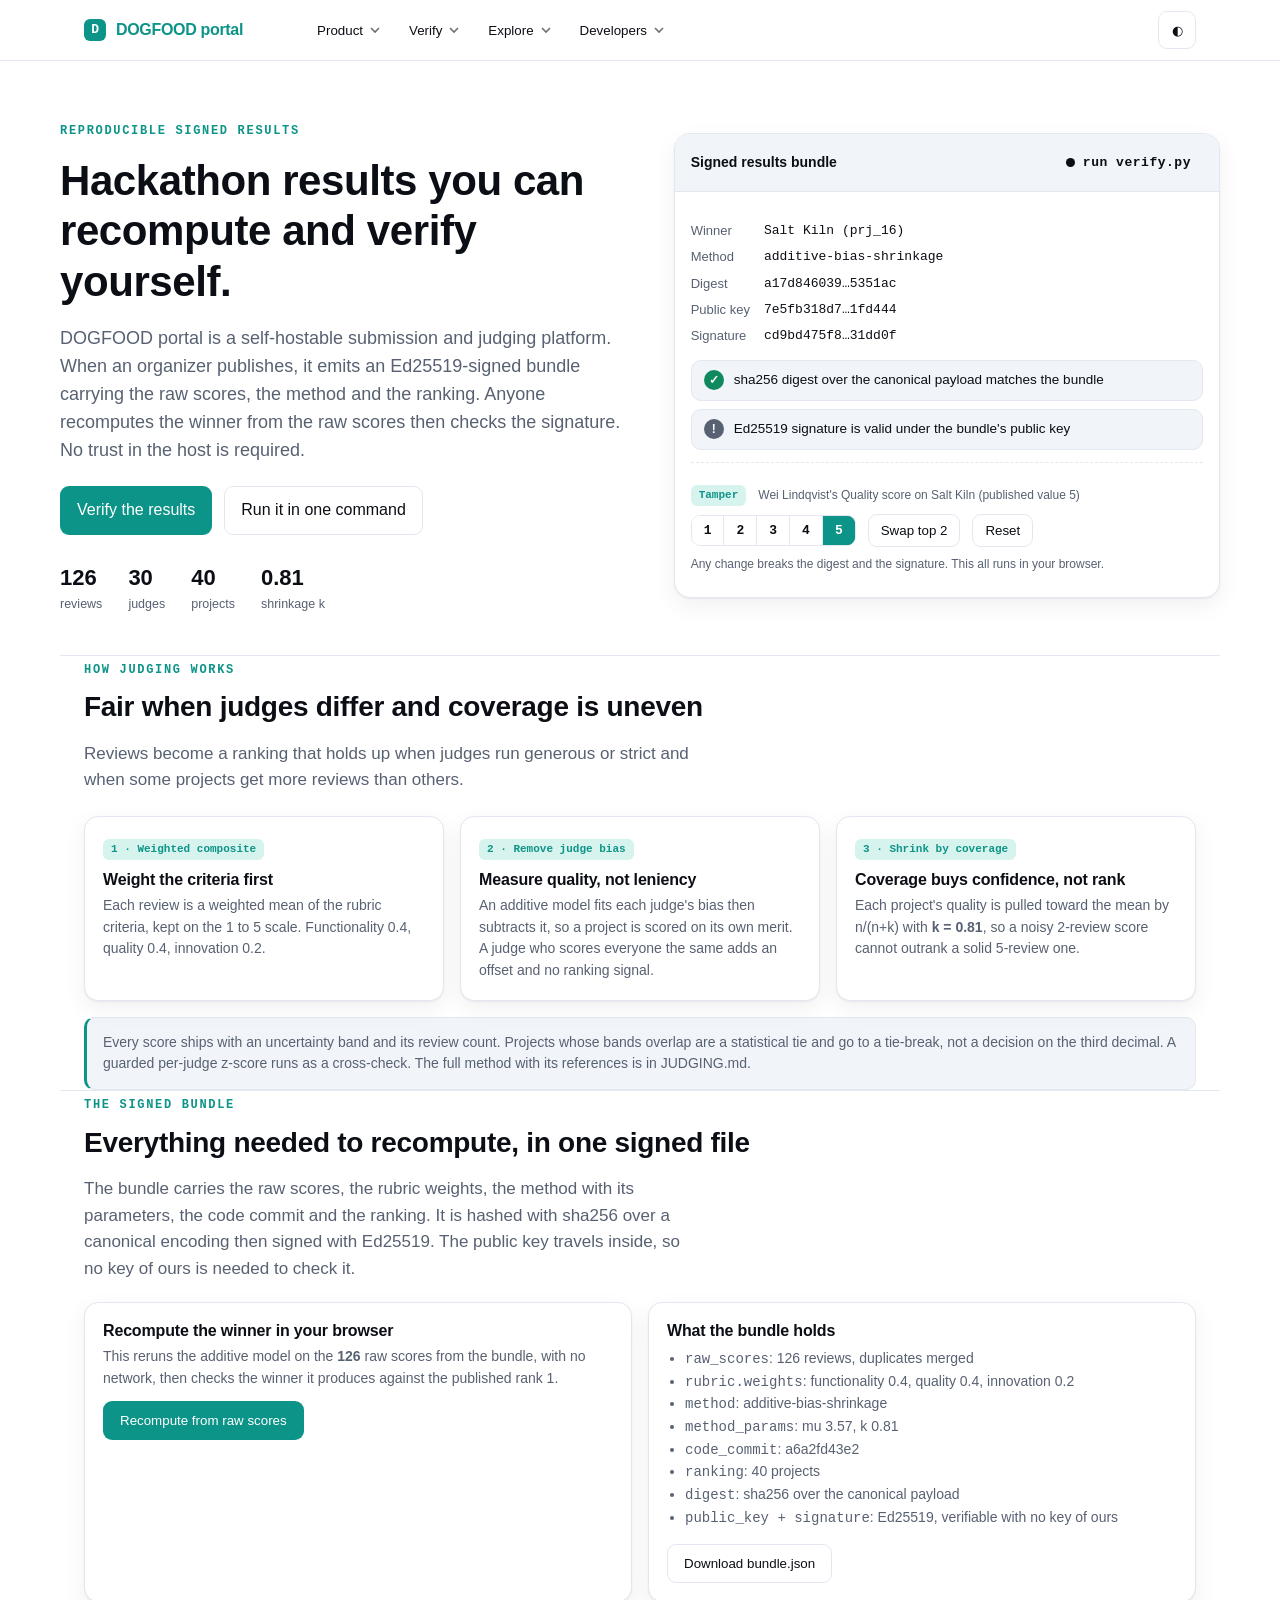
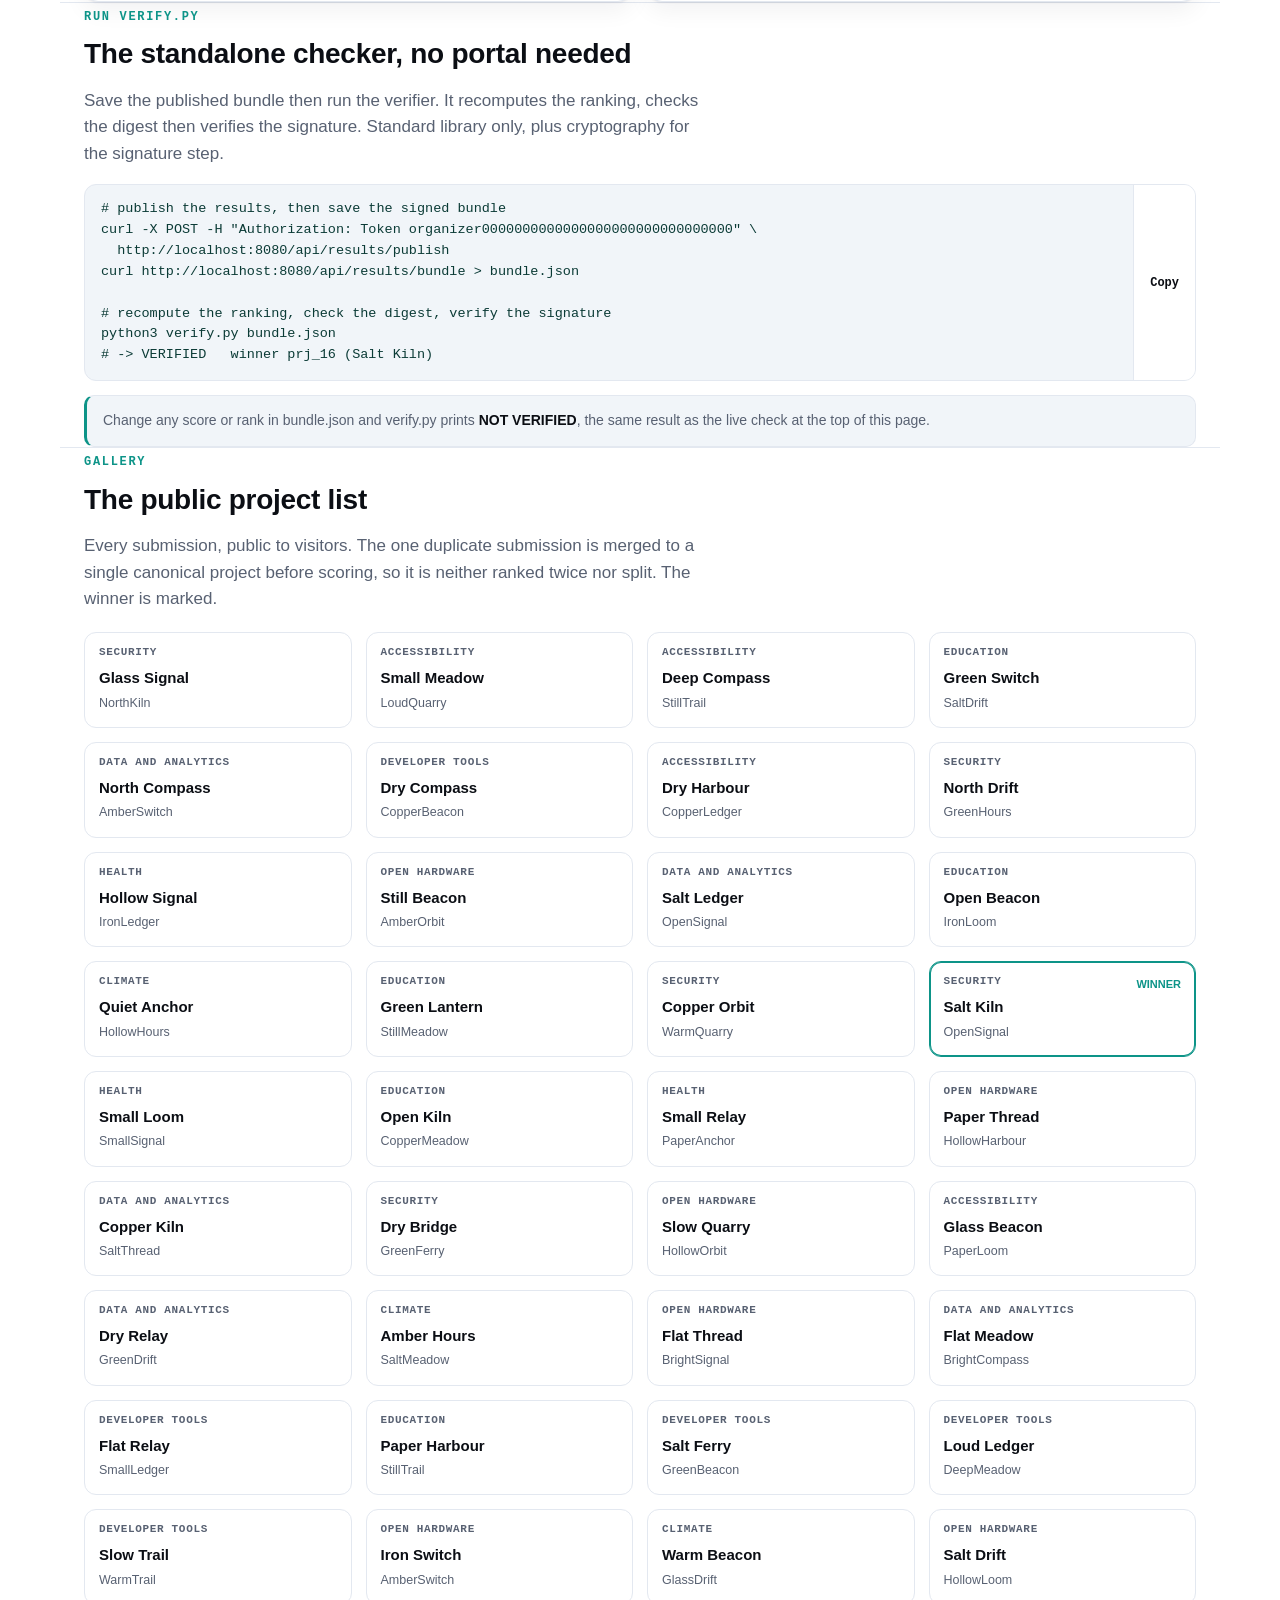
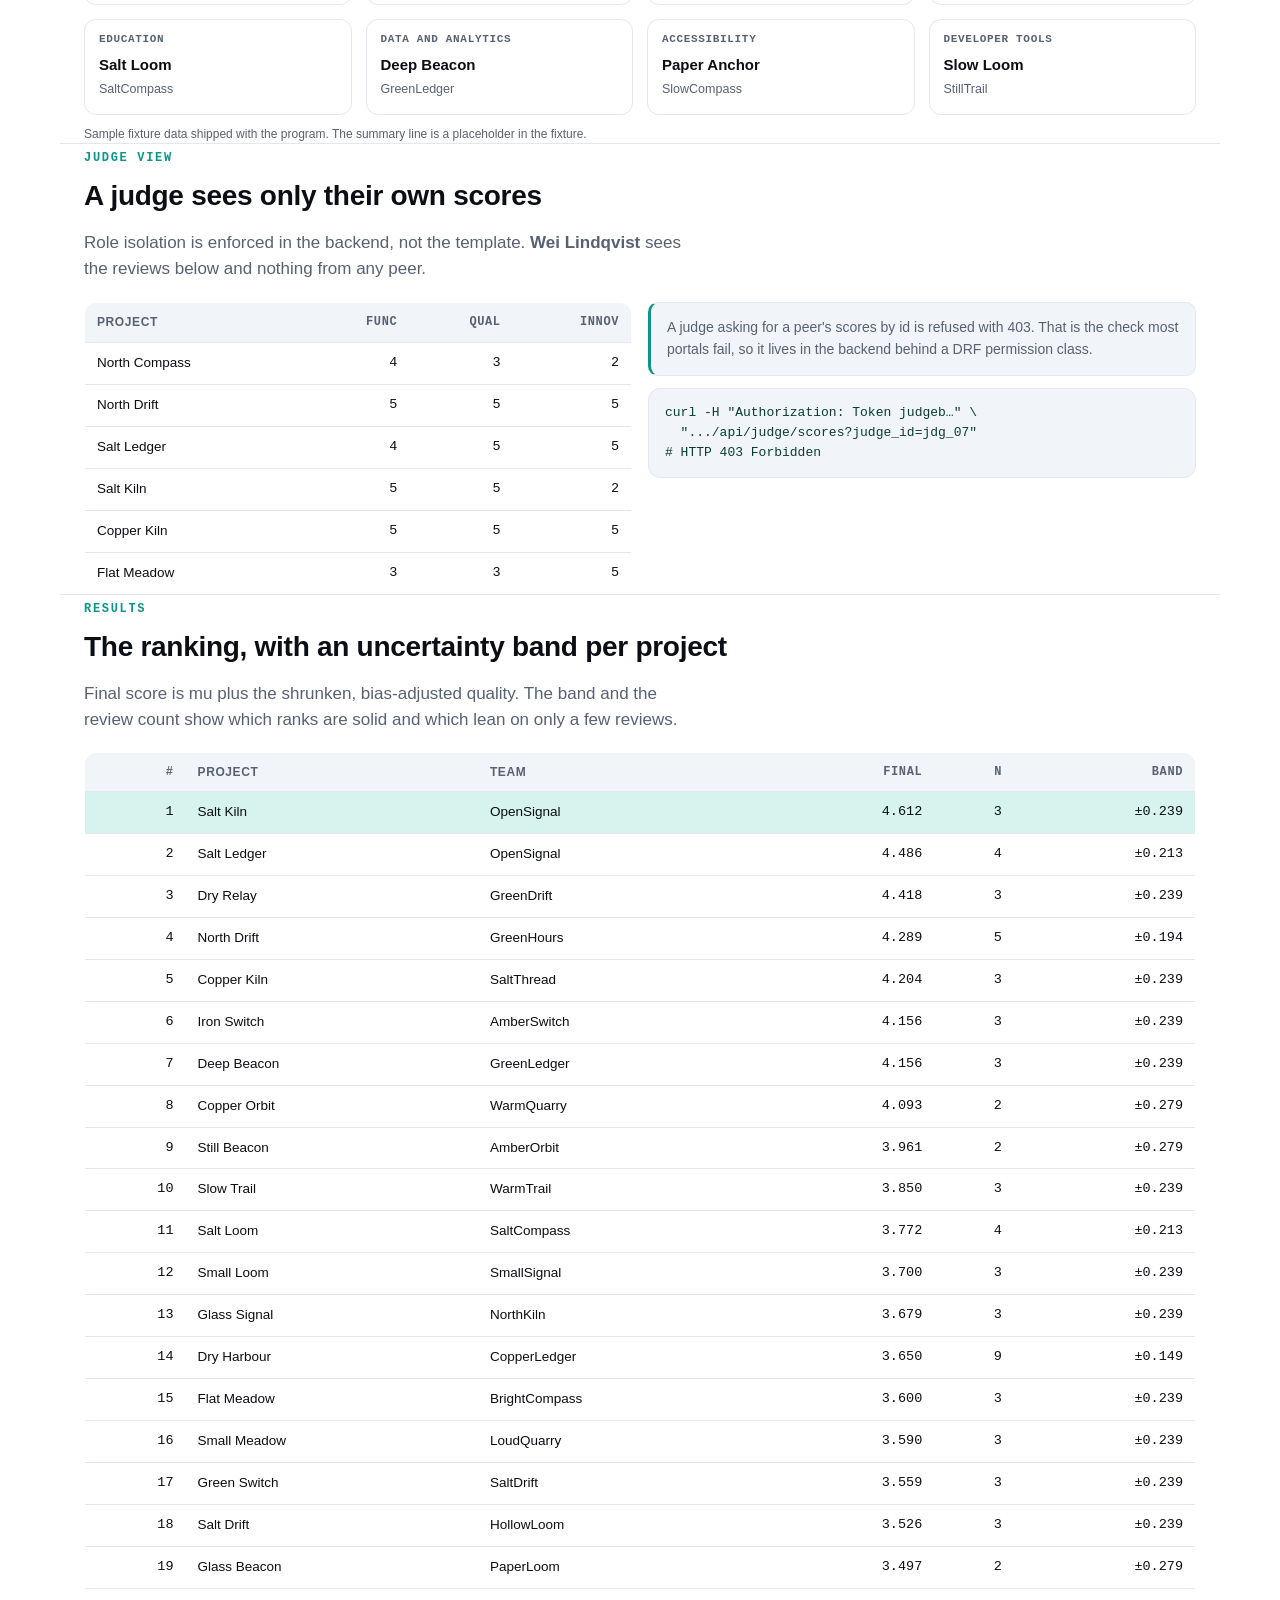
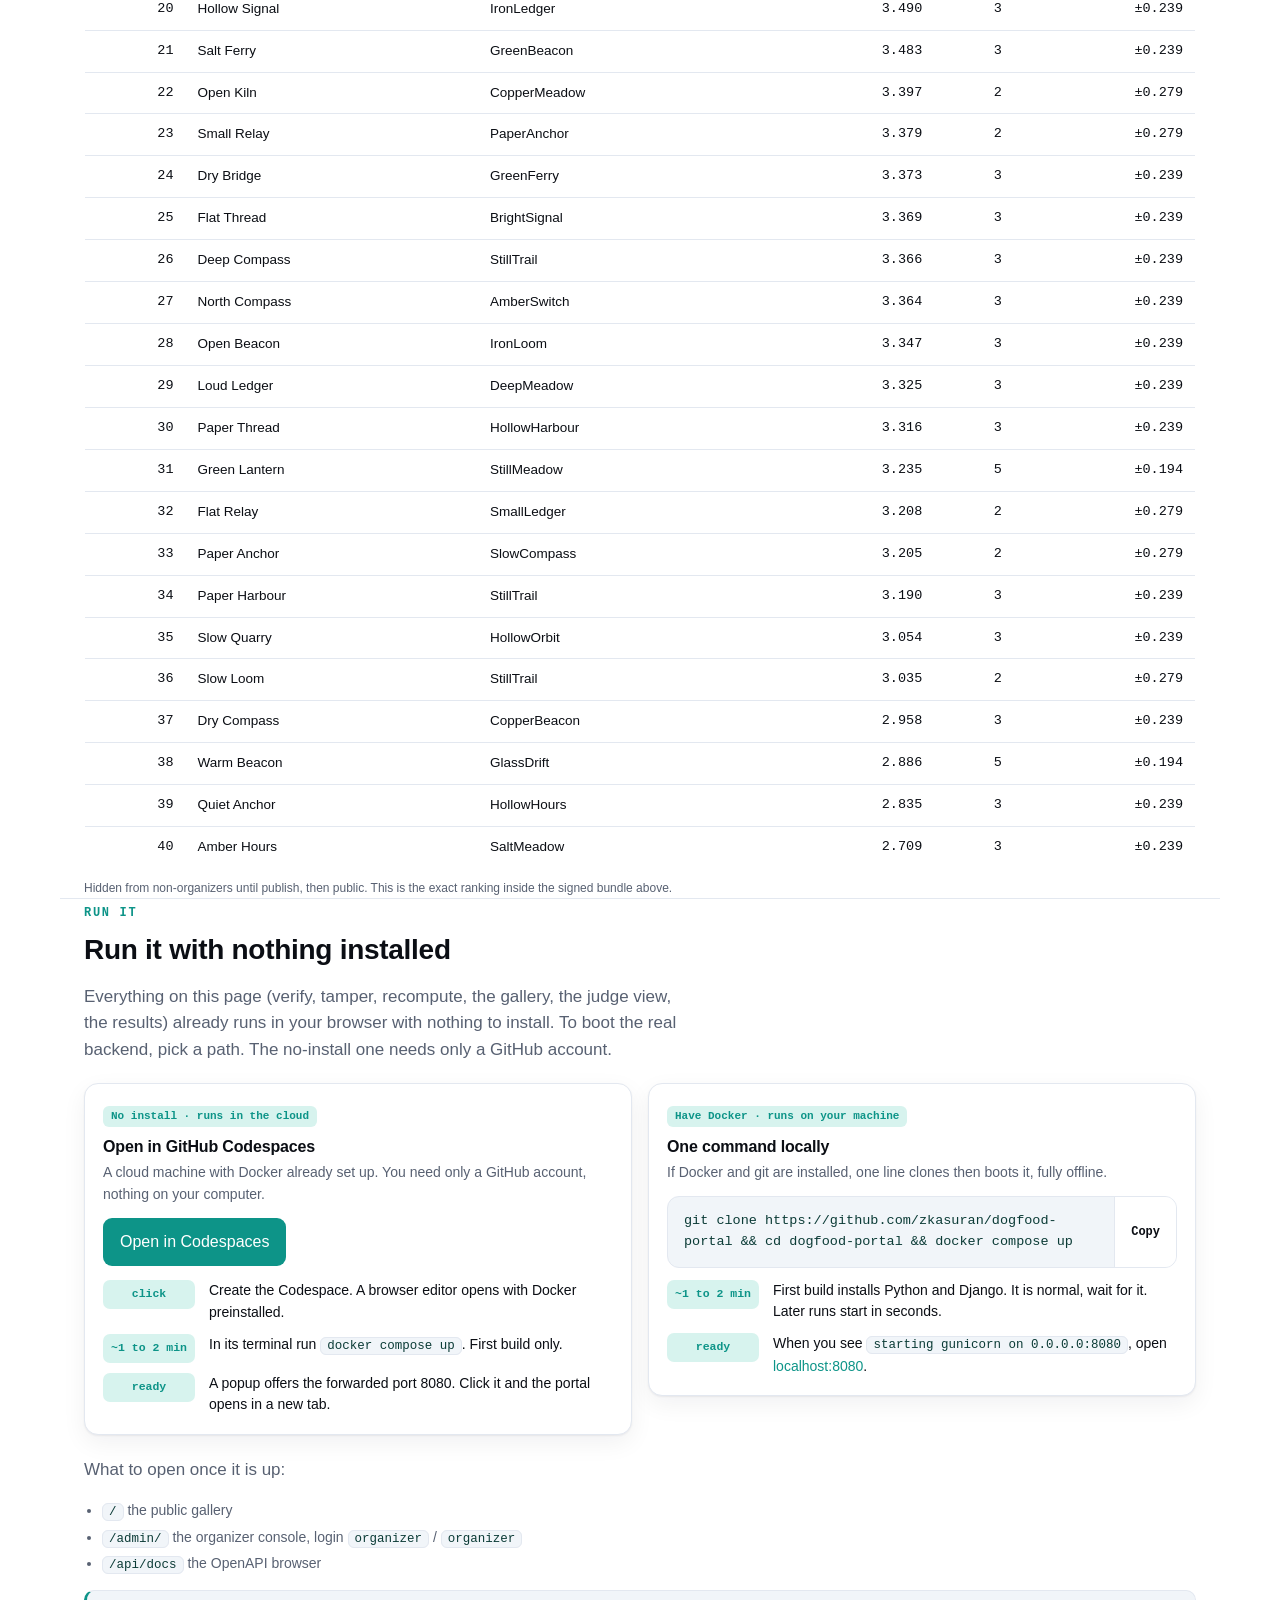
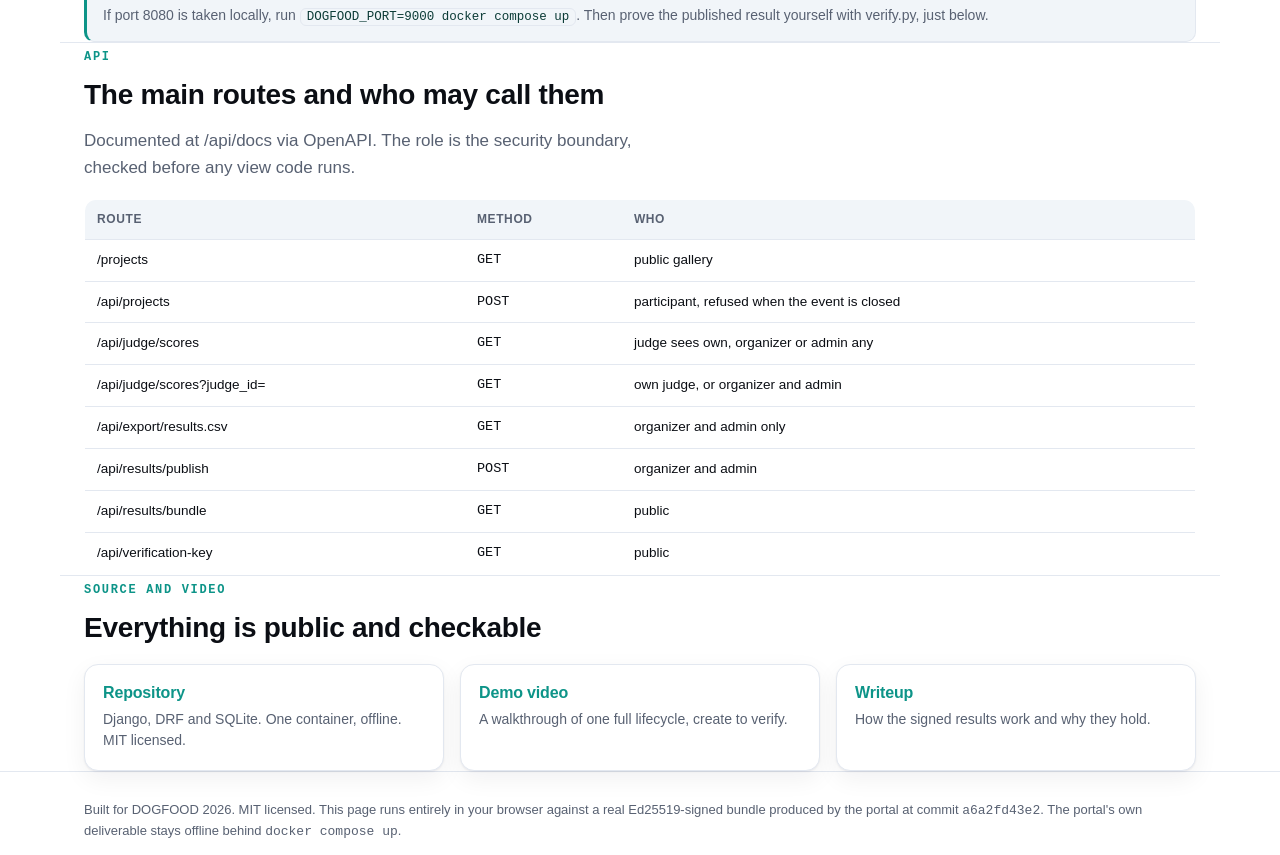
==== commit e467e784: "Demo: add a no-install Codespaces path for judges without Docker" ====
--- a/index.html
+++ b/index.html
@@ -33,7 +33,7 @@
         </ul></li>
       <li data-cat><button aria-haspopup="true" aria-expanded="false">Developers <svg viewBox="0 0 12 12"><path d="M2 4l4 4 4-4" fill="none" stroke="currentColor" stroke-width="1.6"/></svg></button>
         <ul class="sub" role="menu">
-          <li><a href="#run">Run it<small>One command, offline</small></a></li>
+          <li><a href="#run">Run it<small>No install via Codespaces, or one command</small></a></li>
           <li><a href="#api">API<small>The main routes and who may call them</small></a></li>
           <li><a href="#source">Source and video<small>Repo, demo, writeup</small></a></li>
         </ul></li>
@@ -158,22 +158,38 @@
 </section>
 <section class="wrap" id="run">
   <span class="eyebrow">Run it</span>
-  <h2 style="font-size:28px;margin:10px 0 8px">Run the real portal in one command</h2>
-  <p class="lead">One command clones the repo then boots a seeded, offline portal on your machine. No cloud account, no config, no external API. You need Docker and git installed.</p>
-  <div class="cmd"><code>git clone https://github.com/zkasuran/dogfood-portal &amp;&amp; cd dogfood-portal &amp;&amp; docker compose up</code><button data-copy>Copy</button></div>
-  <ol class="steps-timed">
-    <li><span class="tm">0:00</span><span>Paste the command and press enter. Docker builds one image the first time you run it.</span></li>
-    <li><span class="tm">~1 to 2 min</span><span><b>First build only.</b> Build layers stream past while it installs Python and Django. This is the slow step and it is normal, so wait for it. Every later run skips the build and starts in seconds.</span></li>
-    <li><span class="tm">~5 sec</span><span>The container prints <code>migrating database</code>, then <code>seeding fixtures</code>, then the four role login tokens.</span></li>
-    <li><span class="tm">ready</span><span>When you see <code>starting gunicorn on 0.0.0.0:8080</code>, open <a href="http://localhost:8080" target="_blank" rel="noopener">http://localhost:8080</a>.</span></li>
-  </ol>
-  <p class="lead" style="margin-top:20px">What to open once it is up:</p>
+  <h2 style="font-size:28px;margin:10px 0 8px">Run it with nothing installed</h2>
+  <p class="lead">Everything on this page (verify, tamper, recompute, the gallery, the judge view, the results) already runs in your browser with nothing to install. To boot the real backend, pick a path. The no-install one needs only a GitHub account.</p>
+  <div class="grid g2" style="margin-top:20px;align-items:start">
+    <div class="card">
+      <span class="tag">No install · runs in the cloud</span>
+      <h3>Open in GitHub Codespaces</h3>
+      <p style="margin:6px 0 12px">A cloud machine with Docker already set up. You need only a GitHub account, nothing on your computer.</p>
+      <a class="btn primary" href="https://codespaces.new/zkasuran/dogfood-portal" target="_blank" rel="noopener">Open in Codespaces</a>
+      <ol class="steps-timed" style="margin-top:14px">
+        <li><span class="tm">click</span><span>Create the Codespace. A browser editor opens with Docker preinstalled.</span></li>
+        <li><span class="tm">~1 to 2 min</span><span>In its terminal run <code>docker compose up</code>. First build only.</span></li>
+        <li><span class="tm">ready</span><span>A popup offers the forwarded port 8080. Click it and the portal opens in a new tab.</span></li>
+      </ol>
+    </div>
+    <div class="card">
+      <span class="tag">Have Docker · runs on your machine</span>
+      <h3>One command locally</h3>
+      <p style="margin:6px 0 12px">If Docker and git are installed, one line clones then boots it, fully offline.</p>
+      <div class="cmd"><code>git clone https://github.com/zkasuran/dogfood-portal &amp;&amp; cd dogfood-portal &amp;&amp; docker compose up</code><button data-copy>Copy</button></div>
+      <ol class="steps-timed" style="margin-top:12px">
+        <li><span class="tm">~1 to 2 min</span><span>First build installs Python and Django. It is normal, wait for it. Later runs start in seconds.</span></li>
+        <li><span class="tm">ready</span><span>When you see <code>starting gunicorn on 0.0.0.0:8080</code>, open <a href="http://localhost:8080" target="_blank" rel="noopener">localhost:8080</a>.</span></li>
+      </ol>
+    </div>
+  </div>
+  <p class="lead" style="margin-top:22px">What to open once it is up:</p>
   <ul class="open-list">
-    <li><span class="inline">http://localhost:8080</span> the public gallery</li>
-    <li><span class="inline">http://localhost:8080/admin/</span> the organizer console, login <span class="inline">organizer</span> / <span class="inline">organizer</span></li>
-    <li><span class="inline">http://localhost:8080/api/docs</span> the OpenAPI browser</li>
+    <li><span class="inline">/</span> the public gallery</li>
+    <li><span class="inline">/admin/</span> the organizer console, login <span class="inline">organizer</span> / <span class="inline">organizer</span></li>
+    <li><span class="inline">/api/docs</span> the OpenAPI browser</li>
   </ul>
-  <div class="note" style="margin-top:16px">If port 8080 is taken, run <span class="inline">DOGFOOD_PORT=9000 docker compose up</span>. Then prove the published result yourself with verify.py, just below.</div>
+  <div class="note" style="margin-top:14px">If port 8080 is taken locally, run <span class="inline">DOGFOOD_PORT=9000 docker compose up</span>. Then prove the published result yourself with verify.py, just below.</div>
 </section>
 <section class="wrap" id="api">
   <span class="eyebrow">API</span>
